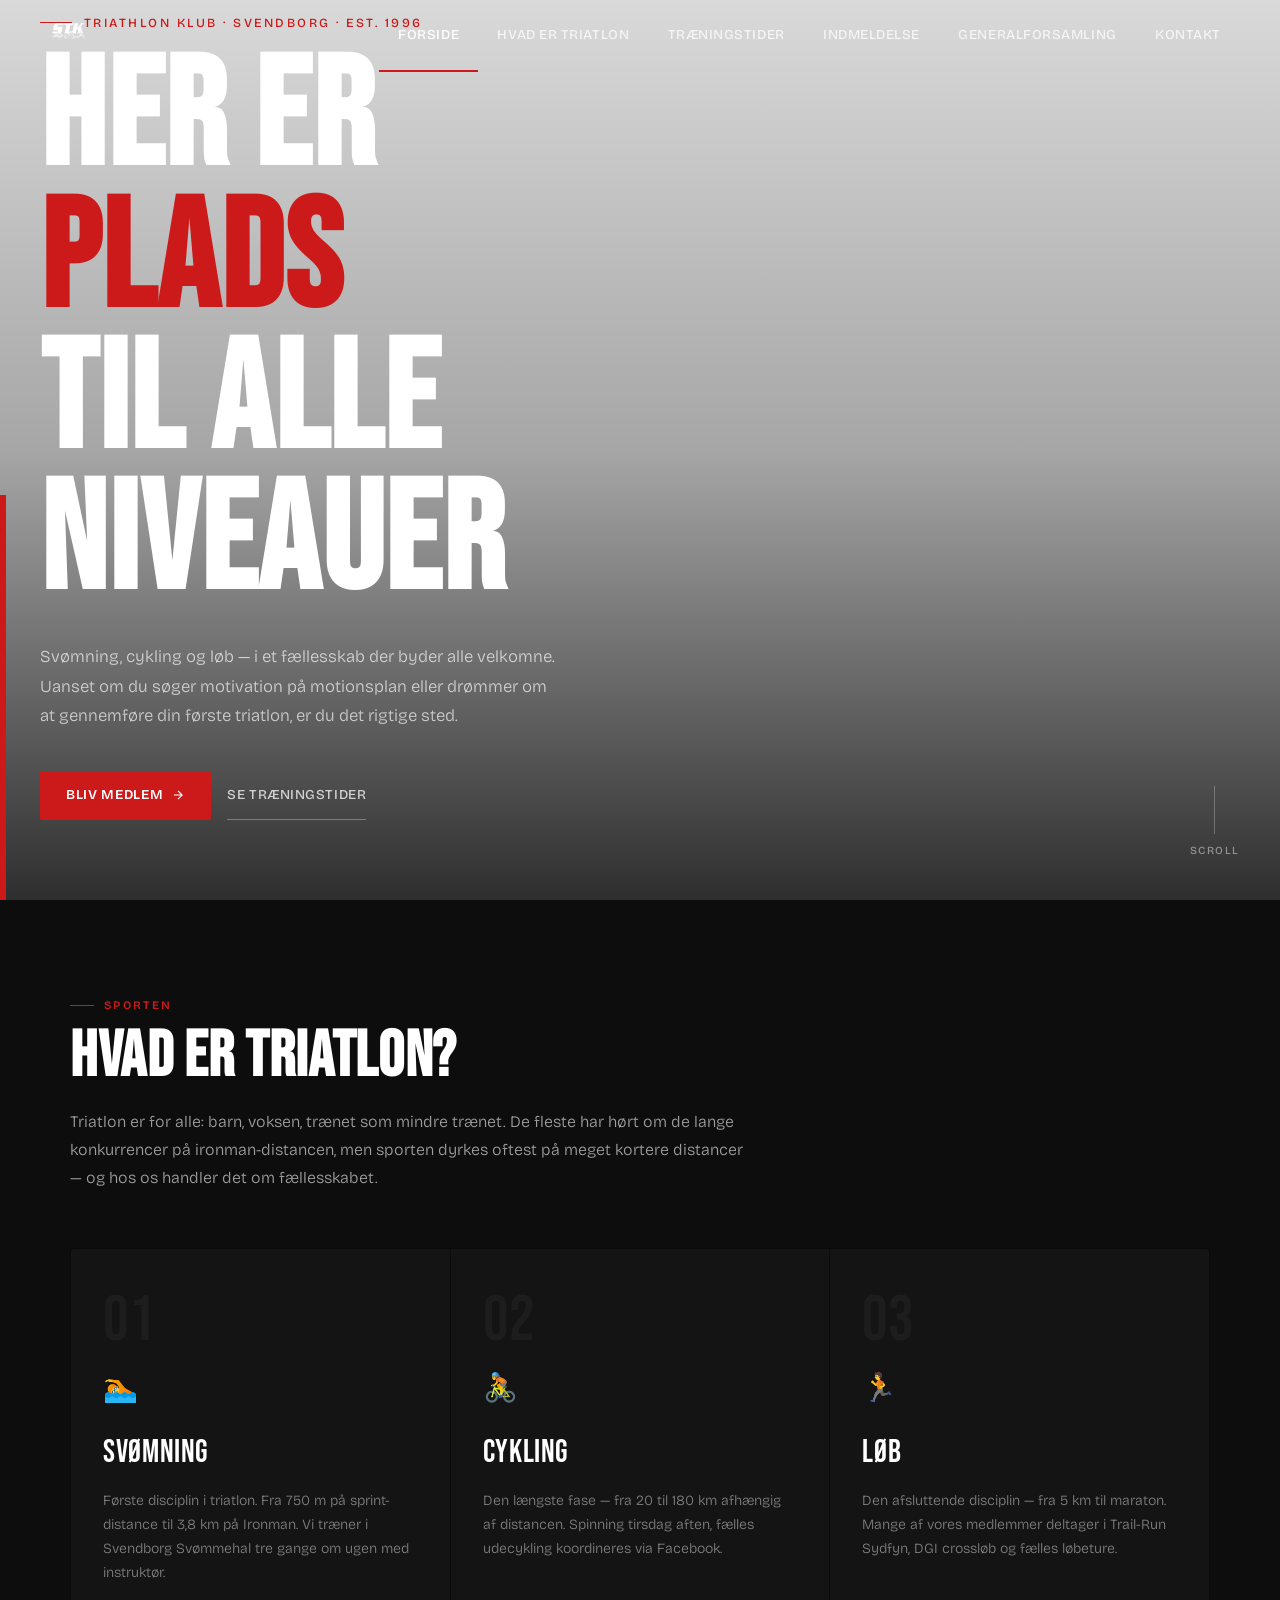
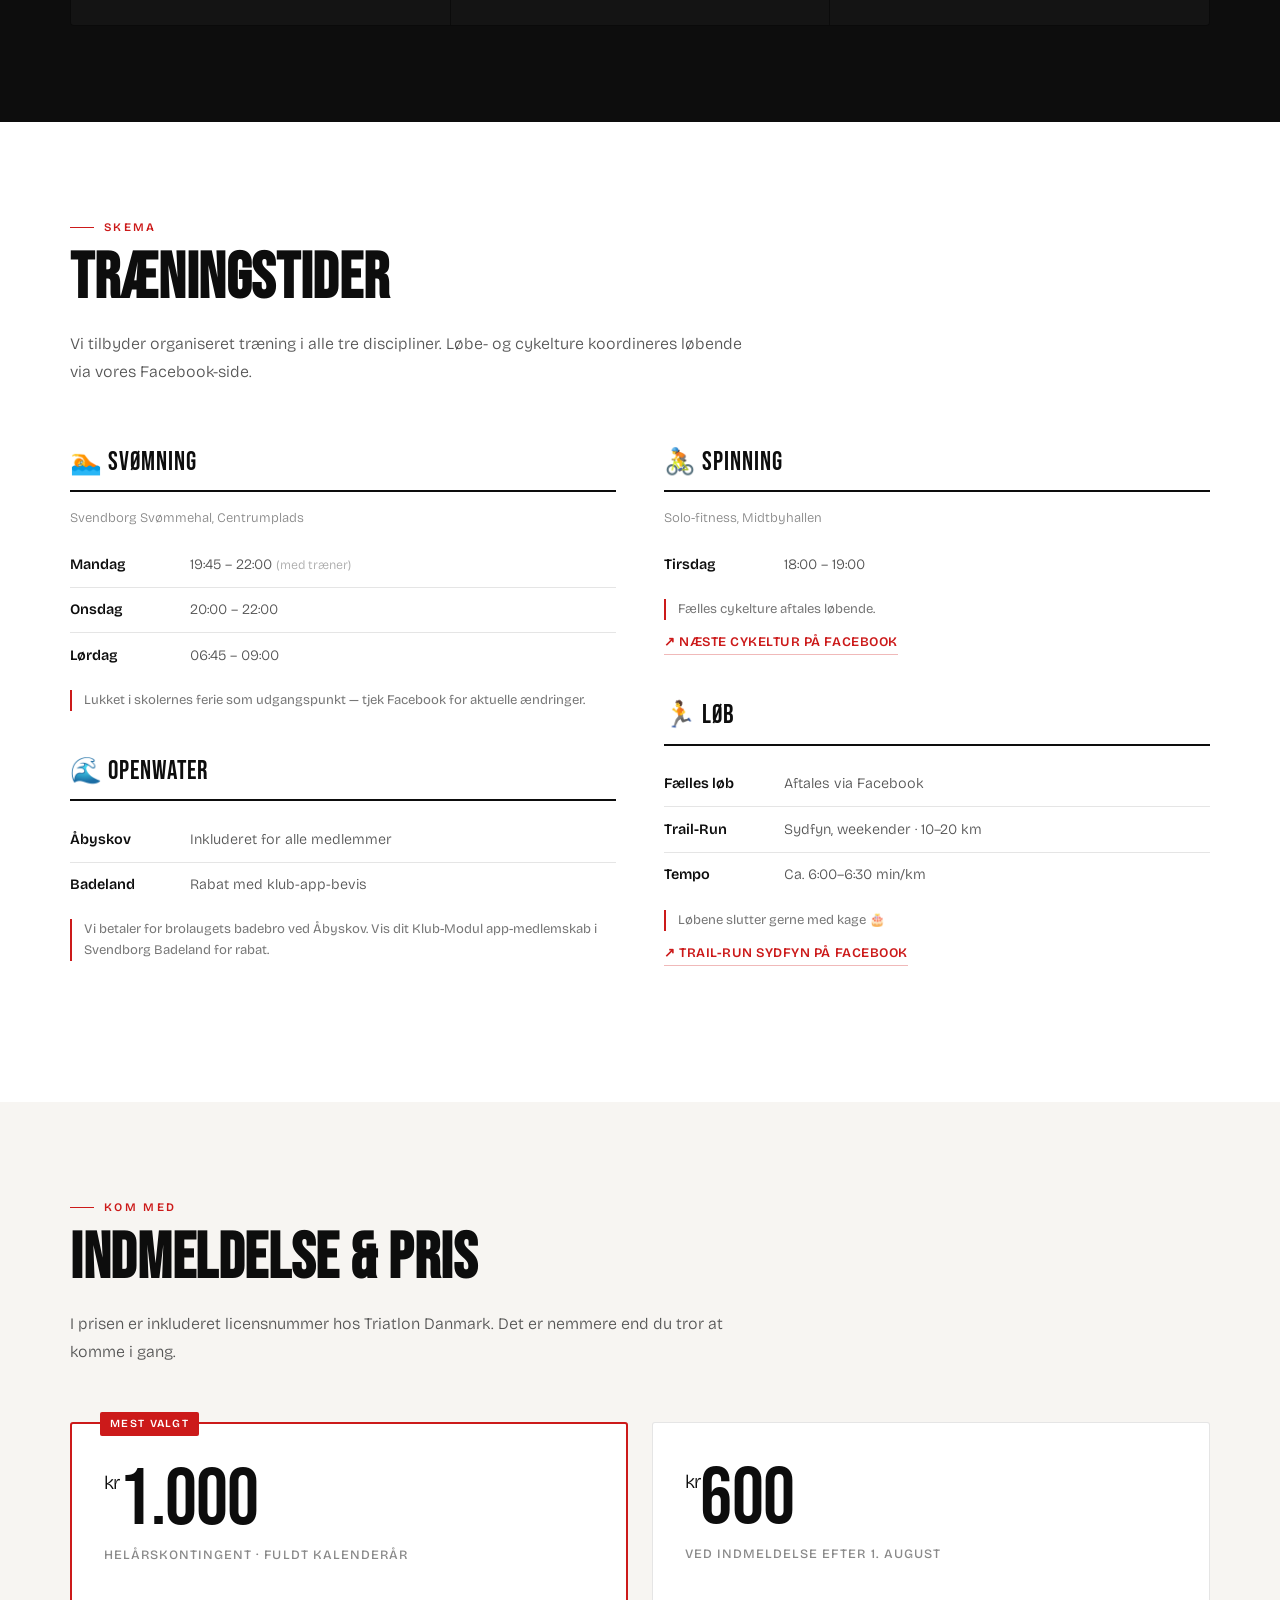
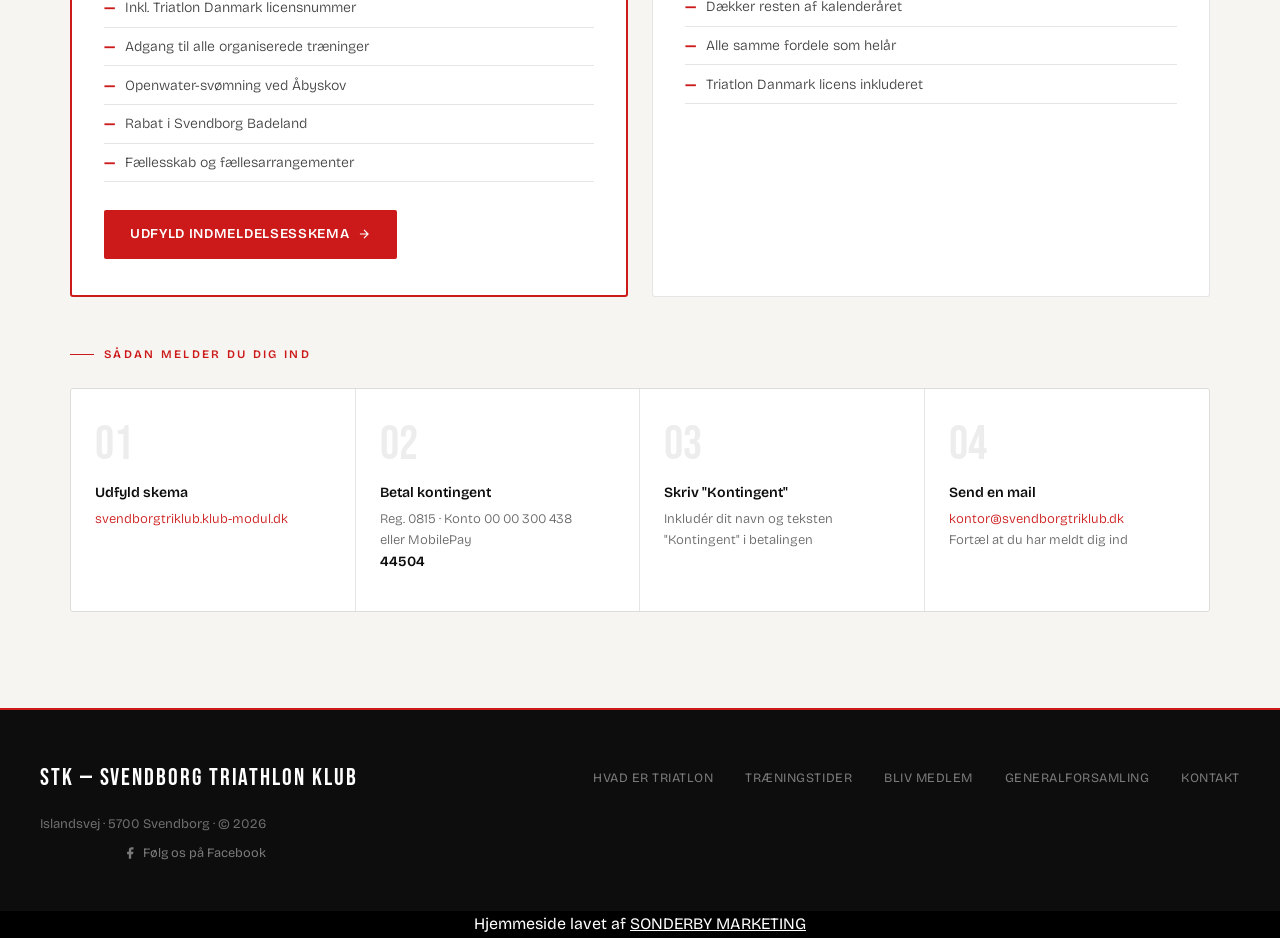
==== index.html @ 7d5b9de2 "Add files via upload" ====
<!DOCTYPE html>
<html lang="da">
<head>
  <meta charset="UTF-8" />
  <meta name="viewport" content="width=device-width, initial-scale=1.0" />
  <title>Svendborg Triathlon Klub — Her er plads til alle</title>
  <meta name="description" content="Svendborg Triathlon Klub — svømning, cykling og løb for alle niveauer. Træningstider, priser og indmeldelse." />
  <link rel="stylesheet" href="style.css" />
  <link rel="icon" href="img/STK_HVID.png" type="image/x-icon">
</head>
<body>

<!-- ── NAV ── -->
<nav id="navbar">
  <a href="index.html" class="nav-logo">
    <img src="img/STK_HVID.png" alt="Svendborg Triathlon Klub" />
  </a>
  <ul class="nav-links">
    <li><a href="#forside" class="active">Forside</a></li>
    <li><a href="#hvad">Hvad er triatlon</a></li>
    <li><a href="#traening">Træningstider</a></li>
    <li><a href="#indmeldelse">Indmeldelse</a></li>
    <li><a href="https://ny.svendborgtriklub.dk/generalforsamling/">Generalforsamling</a></li>
    <li><a href="kontakt.html">Kontakt</a></li>
  </ul>
</nav>

<!-- ── HERO med video ── -->
<section class="hero" id="forside">
  
  <video class="hero-video" autoplay muted loop playsinline>
    <source src="video/STK-stock.mp4" type="video/mp4">
  </video>

  <!-- Fallback baggrund hvis video mangler -->
  

  <div class="hero-overlay"></div>
  <div class="hero-accent"></div>

  <div class="scroll-hint">
    <div class="scroll-line"></div>
    <span>Scroll</span>
  </div>

  <div class="hero-content">
    <div class="hero-eyebrow">Triathlon Klub · Svendborg · Est. 1996</div>
    <h1>Her er<br /><em>plads</em><br />til alle niveauer</h1>
    <p class="hero-lead">
      Svømning, cykling og løb — i et fællesskab der byder alle velkomne.
      Uanset om du søger motivation på motionsplan eller drømmer om at gennemføre
      din første triatlon, er du det rigtige sted.
    </p>
    <div class="hero-ctas">
      <a href="#indmeldelse" class="btn-primary">
        Bliv medlem
        <svg viewBox="0 0 24 24" fill="none" stroke="currentColor" stroke-width="2"><path d="M5 12h14M12 5l7 7-7 7"/></svg>
      </a>
      <a href="#traening" class="btn-ghost">Se træningstider</a>
    </div>
  </div>
</section>

<!-- ── HVAD ER TRIATLON ── -->
<section class="home-section dark" id="hvad">
  <div class="home-section-inner">

    <div class="home-section-header reveal">
      <div class="label">Sporten</div>
      <h2>Hvad er triatlon?</h2>
      <p>
        Triatlon er for alle: barn, voksen, trænet som mindre trænet. De fleste har 
        hørt om de lange konkurrencer på ironman-distancen, men sporten dyrkes oftest 
        på meget kortere distancer — og hos os handler det om fællesskabet.
      </p>
    </div>

    <div class="disc-grid">
      <div class="disc-card reveal">
        <div class="disc-number">01</div>
        <span class="disc-icon">🏊</span>
        <div class="disc-name">Svømning</div>
        <p class="disc-desc">
          Første disciplin i triatlon. Fra 750 m på sprint-distance til 3,8 km 
          på Ironman. Vi træner i Svendborg Svømmehal tre gange om ugen med instruktør.
        </p>
      </div>
      <div class="disc-card reveal" style="transition-delay:0.1s">
        <div class="disc-number">02</div>
        <span class="disc-icon">🚴</span>
        <div class="disc-name">Cykling</div>
        <p class="disc-desc">
          Den længste fase — fra 20 til 180 km afhængig af distancen. Spinning 
          tirsdag aften, fælles udecykling koordineres via Facebook.
        </p>
      </div>
      <div class="disc-card reveal" style="transition-delay:0.2s">
        <div class="disc-number">03</div>
        <span class="disc-icon">🏃</span>
        <div class="disc-name">Løb</div>
        <p class="disc-desc">
          Den afsluttende disciplin — fra 5 km til maraton. Mange af vores 
          medlemmer deltager i Trail-Run Sydfyn, DGI crossløb og fælles løbeture.
        </p>
      </div>
    </div>

  </div>
</section>

<!-- ── TRÆNINGSTIDER ── -->
<section class="home-section" id="traening">
  <div class="home-section-inner">

    <div class="home-section-header reveal">
      <div class="label">Skema</div>
      <h2>Træningstider</h2>
      <p>
        Vi tilbyder organiseret træning i alle tre discipliner.
        Løbe- og cykelture koordineres løbende via vores Facebook-side.
      </p>
    </div>

    <div class="training-cols">
      <div>
        <div class="training-block reveal">
          <div class="training-block-title">🏊 Svømning</div>
          <p style="font-size:0.82rem;color:#888;margin-bottom:0.75rem;font-weight:300;">
            Svendborg Svømmehal, Centrumplads
          </p>
          <table class="time-table">
            <tr>
              <td>Mandag</td>
              <td>19:45 – 22:00 <span style="font-size:0.78rem;color:#aaa;">(med træner)</span></td>
            </tr>
            <tr>
              <td>Onsdag</td>
              <td>20:00 – 22:00</td>
            </tr>
            <tr>
              <td>Lørdag</td>
              <td>06:45 – 09:00</td>
            </tr>
          </table>
          <p class="training-note">
            Lukket i skolernes ferie som udgangspunkt — tjek Facebook for aktuelle ændringer.
          </p>
        </div>

        <div class="training-block reveal" style="transition-delay:0.1s">
          <div class="training-block-title">🌊 Openwater</div>
          <table class="time-table">
            <tr>
              <td>Åbyskov</td>
              <td>Inkluderet for alle medlemmer</td>
            </tr>
            <tr>
              <td>Badeland</td>
              <td>Rabat med klub-app-bevis</td>
            </tr>
          </table>
          <p class="training-note">
            Vi betaler for brolaugets badebro ved Åbyskov. Vis dit Klub-Modul 
            app-medlemskab i Svendborg Badeland for rabat.
          </p>
        </div>
      </div>

      <div>
        <div class="training-block reveal" style="transition-delay:0.05s">
          <div class="training-block-title">🚴 Spinning</div>
          <p style="font-size:0.82rem;color:#888;margin-bottom:0.75rem;font-weight:300;">
            Solo-fitness, Midtbyhallen
          </p>
          <table class="time-table">
            <tr>
              <td>Tirsdag</td>
              <td>18:00 – 19:00</td>
            </tr>
          </table>
          <p class="training-note">
            Fælles cykelture aftales løbende.
          </p>
          <a href="https://www.facebook.com/Svendborg-Triatlon-Klub-109375671400093"
             class="fb-link" target="_blank">
            ↗ Næste cykeltur på Facebook
          </a>
        </div>

        <div class="training-block reveal" style="transition-delay:0.15s">
          <div class="training-block-title">🏃 Løb</div>
          <table class="time-table">
            <tr>
              <td>Fælles løb</td>
              <td>Aftales via Facebook</td>
            </tr>
            <tr>
              <td>Trail-Run</td>
              <td>Sydfyn, weekender · 10–20 km</td>
            </tr>
            <tr>
              <td>Tempo</td>
              <td>Ca. 6:00–6:30 min/km</td>
            </tr>
          </table>
          <p class="training-note">
            Løbene slutter gerne med kage 🎂
          </p>
          <a href="https://www.facebook.com/groups/1238598819568113/"
             class="fb-link" target="_blank">
            ↗ Trail-Run Sydfyn på Facebook
          </a>
        </div>
      </div>
    </div>

  </div>
</section>

<!-- ── INDMELDELSE OG PRIS ── -->
<section class="home-section alt" id="indmeldelse">
  <div class="home-section-inner">

    <div class="home-section-header reveal">
      <div class="label">Kom med</div>
      <h2>Indmeldelse &amp; pris</h2>
      <p>
        I prisen er inkluderet licensnummer hos Triatlon Danmark. 
        Det er nemmere end du tror at komme i gang.
      </p>
    </div>

    <div class="membership-grid">
      <div class="membership-card featured reveal">
        <div class="membership-price"><sup>kr</sup>1.000</div>
        <div class="membership-period">Helårskontingent · fuldt kalenderår</div>
        <ul class="membership-features">
          <li>Inkl. Triatlon Danmark licensnummer</li>
          <li>Adgang til alle organiserede træninger</li>
          <li>Openwater-svømning ved Åbyskov</li>
          <li>Rabat i Svendborg Badeland</li>
          <li>Fællesskab og fællesarrangementer</li>
        </ul>
        <a href="http://svendborgtriklub.klub-modul.dk/cms/profilemaintenance.aspx"
           class="btn-primary" target="_blank">
          Udfyld indmeldelsesskema
          <svg viewBox="0 0 24 24" fill="none" stroke="currentColor" stroke-width="2"><path d="M5 12h14M12 5l7 7-7 7"/></svg>
        </a>
      </div>

      <div class="membership-card reveal" style="transition-delay:0.1s">
        <div class="membership-price"><sup>kr</sup>600</div>
        <div class="membership-period">Ved indmeldelse efter 1. august</div>
        <ul class="membership-features">
          <li>Dækker resten af kalenderåret</li>
          <li>Alle samme fordele som helår</li>
          <li>Triatlon Danmark licens inkluderet</li>
        </ul>
      </div>
    </div>

    <!-- TRIN FOR TRIN -->
    <div class="reveal" style="transition-delay:0.2s">
      <div class="label" style="margin-bottom:1.5rem">Sådan melder du dig ind</div>
      <div class="steps">
        <div class="step">
          <div class="step-num">01</div>
          <strong>Udfyld skema</strong>
          <p>
            <a href="http://svendborgtriklub.klub-modul.dk/cms/profilemaintenance.aspx"
               target="_blank">svendborgtriklub.klub-modul.dk</a>
          </p>
        </div>
        <div class="step">
          <div class="step-num">02</div>
          <strong>Betal kontingent</strong>
          <p>Reg. 0815 · Konto 00 00 300 438<br>eller MobilePay <strong>44504</strong></p>
        </div>
        <div class="step">
          <div class="step-num">03</div>
          <strong>Skriv "Kontingent"</strong>
          <p>Inkludér dit navn og teksten "Kontingent" i betalingen</p>
        </div>
        <div class="step">
          <div class="step-num">04</div>
          <strong>Send en mail</strong>
          <p>
            <a href="mailto:kontor@svendborgtriklub.dk">kontor@svendborgtriklub.dk</a>
            <br>Fortæl at du har meldt dig ind
          </p>
        </div>
      </div>
    </div>

  </div>
</section>

<!-- ── FOOTER ── -->
<footer>
  <span class="footer-logo">STK — Svendborg Triathlon Klub</span>

  <ul class="footer-links">
    <li><a href="#hvad">Hvad er triatlon</a></li>
    <li><a href="#traening">Træningstider</a></li>
    <li><a href="#indmeldelse">Bliv medlem</a></li>
    <li><a href="https://ny.svendborgtriklub.dk/generalforsamling/">Generalforsamling</a></li>
    <li><a href="kontakt.html">Kontakt</a></li>
  </ul>

  <div class="footer-meta">
    <p>Islandsvej · 5700 Svendborg · © 2026</p>
    <a href="https://www.facebook.com/Svendborg-Triatlon-Klub-109375671400093"
       target="_blank" class="footer-fb">
      <svg width="14" height="14" viewBox="0 0 24 24" fill="currentColor">
        <path d="M18 2h-3a5 5 0 00-5 5v3H7v4h3v8h4v-8h3l1-4h-4V7a1 1 0 011-1h3z"/>
      </svg>
      Følg os på Facebook
    </a>
  </div>

  
</footer>

<div class="sonderbymarketing">
<span class="sonderbymarketing-span">Hjemmeside lavet af <a href="https://www.sonderbymarketing.dk">SONDERBY MARKETING</a></span> 
</div>

<!-- ── JAVASCRIPT ── -->
<script>
  // Nav: scroll-klasse
  const nav = document.getElementById('navbar');
  window.addEventListener('scroll', () => {
    nav.classList.toggle('scrolled', window.scrollY > 60);
  }, { passive: true });

  // Reveal on scroll
  const reveals = document.querySelectorAll('.reveal');
  const observer = new IntersectionObserver((entries) => {
    entries.forEach(e => {
      if (e.isIntersecting) {
        e.target.classList.add('visible');
        observer.unobserve(e.target);
      }
    });
  }, { threshold: 0.12 });

  reveals.forEach(el => observer.observe(el));

  // Smooth scroll for interne anker-links
  document.querySelectorAll('a[href^="#"]').forEach(link => {
    link.addEventListener('click', e => {
      const target = document.querySelector(link.getAttribute('href'));
      if (target) {
        e.preventDefault();
        target.scrollIntoView({ behavior: 'smooth', block: 'start' });
      }
    });
  });
</script>

</body>
</html>
---- style.css ----
/* ============================================================
   SVENDBORG TRIATHLON KLUB — style.css
   Farver: rød · hvid · sort
   Font: Bebas Neue (display) + Bricolage Grotesque (body)
   ============================================================ */

@import url('https://fonts.googleapis.com/css2?family=Bebas+Neue&family=Bricolage+Grotesque:wght@300;400;500;600&display=swap');

/* ── RESET & ROOT ── */
*, *::before, *::after { box-sizing: border-box; margin: 0; padding: 0; }

:root {
  --red:        #cc1a1a;
  --red-dark:   #a01212;
  --black:      #0d0d0d;
  --white:      #ffffff;
  --off-white:  #f7f5f2;
  --grey:       #8a8a8a;
  --border:     rgba(255,255,255,0.12);
  --border-dark:rgba(0,0,0,0.1);

  --font-display: 'Bebas Neue', sans-serif;
  --font-body:    'Bricolage Grotesque', sans-serif;
}

html { scroll-behavior: smooth; }

body {
  font-family: var(--font-body);
  background: var(--white);
  color: var(--black);
  font-size: 16px;
  line-height: 1.65;
  overflow-x: hidden;
}

/* ── NAV ── */
#navbar {
  position: fixed;
  top: 0; left: 0; right: 0;
  z-index: 100;
  display: flex;
  align-items: center;
  justify-content: space-between;
  padding: 0 2.5rem;
  height: 72px;
  transition: background 0.35s, box-shadow 0.35s;
}

#navbar.scrolled {
  background: var(--black);
  box-shadow: 0 2px 20px rgba(0,0,0,0.4);
}

.nav-logo img {
  height: 56px;
  max-height: 100%;
  padding: 10px;
}

.nav-links {
  display: flex;
  list-style: none;
  gap: 0;
}

.nav-links a {
  color: rgba(255,255,255,0.75);
  text-decoration: none;
  font-size: 0.85rem;
  font-weight: 500;
  letter-spacing: 0.04em;
  text-transform: uppercase;
  padding: 0 1.2rem;
  height: 72px;
  display: flex;
  align-items: center;
  border-bottom: 2px solid transparent;
  transition: color 0.2s, border-color 0.2s;
}

.nav-links a:hover,
.nav-links a.active {
  color: var(--white);
  border-bottom-color: var(--red);
}

/* ── HERO ── */
.hero {
  position: relative;
  min-height: 100vh;
  display: flex;
  align-items: flex-end;
  overflow: hidden;
}

.hero-video {
  position: absolute;
  inset: 0;
  width: 100%;
  height: 100%;
  object-fit: cover;
  object-position: center;
}

/* Fallback baggrund hvis video ikke er tilgængelig */
.hero-fallback {
  position: absolute;
  inset: 0;
  background: linear-gradient(160deg, #1a1a1a 0%, #0d0d0d 60%, #1c0505 100%);
}

.hero-overlay {
  position: absolute;
  inset: 0;
  background: linear-gradient(
    to top,
    rgba(0,0,0,0.82) 0%,
    rgba(0,0,0,0.35) 50%,
    rgba(0,0,0,0.15) 100%
  );
}

/* Rød diagonal accent */
.hero-accent {
  position: absolute;
  bottom: 0; left: 0;
  width: 6px;
  height: 45%;
  background: var(--red);
}

.scroll-hint {
  position: absolute;
  bottom: 2.5rem;
  right: 2.5rem;
  display: flex;
  flex-direction: column;
  align-items: center;
  gap: 8px;
  color: rgba(255,255,255,0.45);
  font-size: 0.68rem;
  font-weight: 500;
  letter-spacing: 0.14em;
  text-transform: uppercase;
  z-index: 2;
}

.scroll-line {
  width: 1px;
  height: 48px;
  background: rgba(255,255,255,0.25);
  position: relative;
  overflow: hidden;
}

.scroll-line::after {
  content: '';
  position: absolute;
  top: -100%;
  left: 0;
  width: 100%;
  height: 100%;
  background: var(--red);
  animation: scrollLine 2s ease-in-out infinite;
}

@keyframes scrollLine {
  0%   { top: -100%; }
  100% { top: 100%; }
}

.hero-content {
  position: relative;
  z-index: 2;
  padding: 0 2.5rem 5rem;
  max-width: 900px;
}

.hero-eyebrow {
  font-size: 0.78rem;
  font-weight: 500;
  letter-spacing: 0.2em;
  text-transform: uppercase;
  color: var(--red);
  margin-bottom: 1rem;
  display: flex;
  align-items: center;
  gap: 12px;
}

.hero-eyebrow::before {
  content: '';
  display: inline-block;
  width: 32px;
  height: 1px;
  background: var(--red);
}

.hero h1 {
  font-family: var(--font-display);
  font-size: clamp(5rem, 12vw, 11rem);
  line-height: 0.92;
  color: var(--white);
  letter-spacing: 0.01em;
  margin-bottom: 1.75rem;
}

.hero h1 em {
  font-style: normal;
  color: var(--red);
}

.hero-lead {
  font-size: 1.05rem;
  color: rgba(255,255,255,0.68);
  max-width: 520px;
  line-height: 1.75;
  margin-bottom: 2.5rem;
  font-weight: 300;
}

.hero-ctas {
  display: flex;
  gap: 1rem;
  flex-wrap: wrap;
  align-items: center;
}

/* ── BUTTONS ── */
.btn-primary {
  display: inline-flex;
  align-items: center;
  gap: 8px;
  background: var(--red);
  color: var(--white);
  font-family: var(--font-body);
  font-size: 0.85rem;
  font-weight: 600;
  letter-spacing: 0.05em;
  text-transform: uppercase;
  text-decoration: none;
  padding: 13px 26px;
  border-radius: 2px;
  transition: background 0.2s, transform 0.15s;
}

.btn-primary:hover { background: var(--red-dark); transform: translateY(-1px); }
.btn-primary svg { width: 14px; height: 14px; }

.btn-ghost {
  display: inline-flex;
  align-items: center;
  gap: 8px;
  color: rgba(255,255,255,0.75);
  font-family: var(--font-body);
  font-size: 0.85rem;
  font-weight: 500;
  letter-spacing: 0.04em;
  text-transform: uppercase;
  text-decoration: none;
  padding: 13px 0;
  border-bottom: 1px solid rgba(255,255,255,0.3);
  transition: color 0.2s, border-color 0.2s;
}

.btn-ghost:hover { color: var(--white); border-color: var(--white); }

/* ── REVEAL ANIMATION ── */
.reveal {
  opacity: 0;
  transform: translateY(28px);
  transition: opacity 0.65s ease, transform 0.65s ease;
}

.reveal.visible {
  opacity: 1;
  transform: none;
}

/* ── SECTION WRAPPER ── */
.home-section {
  padding: 6rem 2.5rem;
  background: var(--white);
}

.home-section.alt {
  background: var(--off-white);
}

.home-section.dark {
  background: var(--black);
}

.home-section-inner {
  max-width: 1140px;
  margin: 0 auto;
}

/* ── SECTION HEADER ── */
.home-section-header {
  max-width: 680px;
  margin-bottom: 3.5rem;
}

.label {
  font-size: 0.72rem;
  font-weight: 600;
  letter-spacing: 0.2em;
  text-transform: uppercase;
  color: var(--red);
  margin-bottom: 0.75rem;
  display: flex;
  align-items: center;
  gap: 10px;
}

.label::before {
  content: '';
  display: inline-block;
  width: 24px;
  height: 1px;
  background: var(--red);
}

.home-section-header h2 {
  font-family: var(--font-display);
  font-size: clamp(2.5rem, 5vw, 4.5rem);
  line-height: 0.95;
  letter-spacing: 0.01em;
  color: var(--black);
  margin-bottom: 1.25rem;
}

.dark .home-section-header h2 { color: var(--white); }

.home-section-header p {
  font-size: 1rem;
  color: #555;
  font-weight: 300;
  line-height: 1.75;
}

.dark .home-section-header p { color: rgba(255,255,255,0.6); }

/* ── DISCIPLINE GRID (3 kort) ── */
.disc-grid {
  display: grid;
  grid-template-columns: repeat(3, 1fr);
  gap: 1px;
  background: var(--border-dark);
  border: 1px solid var(--border-dark);
  border-radius: 4px;
  overflow: hidden;
  margin-top: 3rem;
}

.disc-card {
  background: var(--white);
  padding: 2.5rem 2rem;
  transition: background 0.25s;
  cursor: default;
}

.disc-card:hover { background: #fafafa; }

.disc-number {
  font-family: var(--font-display);
  font-size: 4rem;
  line-height: 1;
  color: rgba(0,0,0,0.06);
  margin-bottom: 0.75rem;
  transition: color 0.25s;
}

.disc-card:hover .disc-number { color: rgba(204,26,26,0.12); }

.disc-icon {
  font-size: 1.75rem;
  margin-bottom: 1rem;
  display: block;
}

.disc-name {
  font-family: var(--font-display);
  font-size: 2rem;
  letter-spacing: 0.02em;
  color: var(--black);
  margin-bottom: 0.6rem;
}

.disc-desc {
  font-size: 0.88rem;
  color: #666;
  line-height: 1.7;
  font-weight: 300;
}

/* ── TRÆNINGSTIDER TABLE SECTION ── */
.training-cols {
  display: grid;
  grid-template-columns: 1fr 1fr;
  gap: 3rem;
}

.training-block {
  margin-bottom: 2.5rem;
}

.training-block-title {
  font-family: var(--font-display);
  font-size: 1.6rem;
  letter-spacing: 0.04em;
  color: var(--black);
  border-bottom: 2px solid var(--black);
  padding-bottom: 0.4rem;
  margin-bottom: 1rem;
  display: flex;
  align-items: center;
  gap: 0.6rem;
}

.time-table {
  width: 100%;
  border-collapse: collapse;
  font-size: 0.9rem;
}

.time-table tr {
  border-bottom: 1px solid var(--border-dark);
}

.time-table tr:last-child { border-bottom: none; }

.time-table td {
  padding: 0.65rem 0;
  vertical-align: top;
}

.time-table td:first-child {
  font-weight: 600;
  width: 120px;
  color: var(--black);
}

.time-table td:last-child {
  color: #555;
  font-weight: 300;
}

.training-note {
  font-size: 0.82rem;
  color: #777;
  margin-top: 0.75rem;
  padding-left: 0.75rem;
  border-left: 2px solid var(--red);
  line-height: 1.6;
}

.fb-link {
  display: inline-flex;
  align-items: center;
  gap: 6px;
  color: var(--red);
  font-size: 0.82rem;
  font-weight: 600;
  text-decoration: none;
  letter-spacing: 0.04em;
  text-transform: uppercase;
  margin-top: 0.75rem;
  border-bottom: 1px solid rgba(204,26,26,0.3);
  padding-bottom: 1px;
  transition: border-color 0.2s;
}

.fb-link:hover { border-color: var(--red); }

/* ── MEMBERSHIP SECTION ── */
.membership-grid {
  display: grid;
  grid-template-columns: 1fr 1fr;
  gap: 1.5rem;
  margin-bottom: 3rem;
}

.membership-card {
  border: 1px solid var(--border-dark);
  padding: 2.25rem 2rem;
  border-radius: 3px;
  position: relative;
  background: var(--white);
}

.membership-card.featured {
  border-color: var(--red);
  border-width: 2px;
}

.membership-card.featured::before {
  content: 'Mest valgt';
  position: absolute;
  top: -12px; left: 1.75rem;
  background: var(--red);
  color: white;
  font-size: 0.68rem;
  font-weight: 600;
  letter-spacing: 0.12em;
  text-transform: uppercase;
  padding: 3px 10px;
  border-radius: 2px;
}

.membership-price {
  font-family: var(--font-display);
  font-size: 5rem;
  line-height: 1;
  color: var(--black);
  letter-spacing: -0.01em;
}

.membership-price sup {
  font-family: var(--font-body);
  font-size: 1.2rem;
  font-weight: 300;
  vertical-align: top;
  margin-top: 0.8rem;
  display: inline-block;
}

.membership-period {
  font-size: 0.8rem;
  color: var(--grey);
  text-transform: uppercase;
  letter-spacing: 0.08em;
  font-weight: 500;
  margin-top: 0.25rem;
  margin-bottom: 1.5rem;
}

.membership-features {
  list-style: none;
  margin-bottom: 1.75rem;
}

.membership-features li {
  font-size: 0.88rem;
  color: #444;
  padding: 0.45rem 0;
  border-bottom: 1px solid var(--border-dark);
  display: flex;
  gap: 0.6rem;
  align-items: flex-start;
  font-weight: 300;
}

.membership-features li::before {
  content: '—';
  color: var(--red);
  font-weight: 700;
  flex-shrink: 0;
}

/* Trin-for-trin */
.steps {
  display: grid;
  grid-template-columns: repeat(4, 1fr);
  gap: 0;
  border: 1px solid var(--border-dark);
  border-radius: 3px;
  overflow: hidden;
}

.step {
  padding: 2rem 1.5rem;
  border-right: 1px solid var(--border-dark);
  background: var(--white);
  transition: background 0.2s;
}

.step:last-child { border-right: none; }
.step:hover { background: #fafafa; }

.step-num {
  font-family: var(--font-display);
  font-size: 3rem;
  line-height: 1;
  color: rgba(0,0,0,0.07);
  margin-bottom: 0.75rem;
}

.step strong {
  display: block;
  font-size: 0.88rem;
  font-weight: 600;
  color: var(--black);
  margin-bottom: 0.35rem;
}

.step p {
  font-size: 0.82rem;
  color: #666;
  line-height: 1.6;
  font-weight: 300;
}

.step a { color: var(--red); text-decoration: none; }
.step a:hover { text-decoration: underline; }

/* ── DARK SECTION (hvad er triatlon) ── */
.dark .label { color: var(--red); }
.dark .label::before { background: var(--red); }
.dark .disc-card { background: #141414; }
.dark .disc-card:hover { background: #1a1a1a; }
.dark .disc-name { color: var(--white); }
.dark .disc-desc { color: rgba(255,255,255,0.45); }
.dark .disc-number { color: rgba(255,255,255,0.04); }

/* ── FOOTER ── */
footer {
  background: var(--black);
  color: rgba(255,255,255,0.4);
  padding: 3rem 2.5rem;
  display: flex;
  align-items: center;
  justify-content: space-between;
  flex-wrap: wrap;
  gap: 1rem;
  font-size: 0.82rem;
  border-top: 2px solid var(--red);
}

.footer-logo {
  font-family: var(--font-display);
  font-size: 1.5rem;
  letter-spacing: 0.08em;
  color: var(--white);
  text-decoration: none;
}

.footer-links {
  display: flex;
  gap: 2rem;
  list-style: none;
}

.footer-links a {
  color: rgba(255,255,255,0.45);
  text-decoration: none;
  font-size: 0.8rem;
  letter-spacing: 0.04em;
  text-transform: uppercase;
  transition: color 0.2s;
}

.footer-links a:hover { color: var(--white); }

.footer-meta {
  display: flex;
  flex-direction: column;
  align-items: flex-end;
  gap: 0.4rem;
}

.footer-fb {
  display: inline-flex;
  align-items: center;
  gap: 6px;
  color: rgba(255,255,255,0.45);
  text-decoration: none;
  font-size: 0.8rem;
  transition: color 0.2s;
}

.footer-fb:hover { color: white; }

.sonderbymarketing-span {
  text-align: center;
color: white;
}

.sonderbymarketing {
  text-align: center;
  background: #000000;
}

.sonderbymarketing a {
color: white;
}
/* ── RESPONSIVE ── */
@media (max-width: 900px) {
  .disc-grid { grid-template-columns: 1fr; }
  .training-cols { grid-template-columns: 1fr; gap: 1.5rem; }
  .membership-grid { grid-template-columns: 1fr; }
  .steps { grid-template-columns: 1fr 1fr; }
  .step { border-bottom: 1px solid var(--border-dark); }

  footer { flex-direction: column; align-items: flex-start; }
  .footer-meta { align-items: flex-start; }
}

@media (max-width: 600px) {
  .nav-links { display: none; }
  .hero h1 { font-size: 5rem; }
  .home-section { padding: 4rem 1.25rem; }
  .steps { grid-template-columns: 1fr; }
}
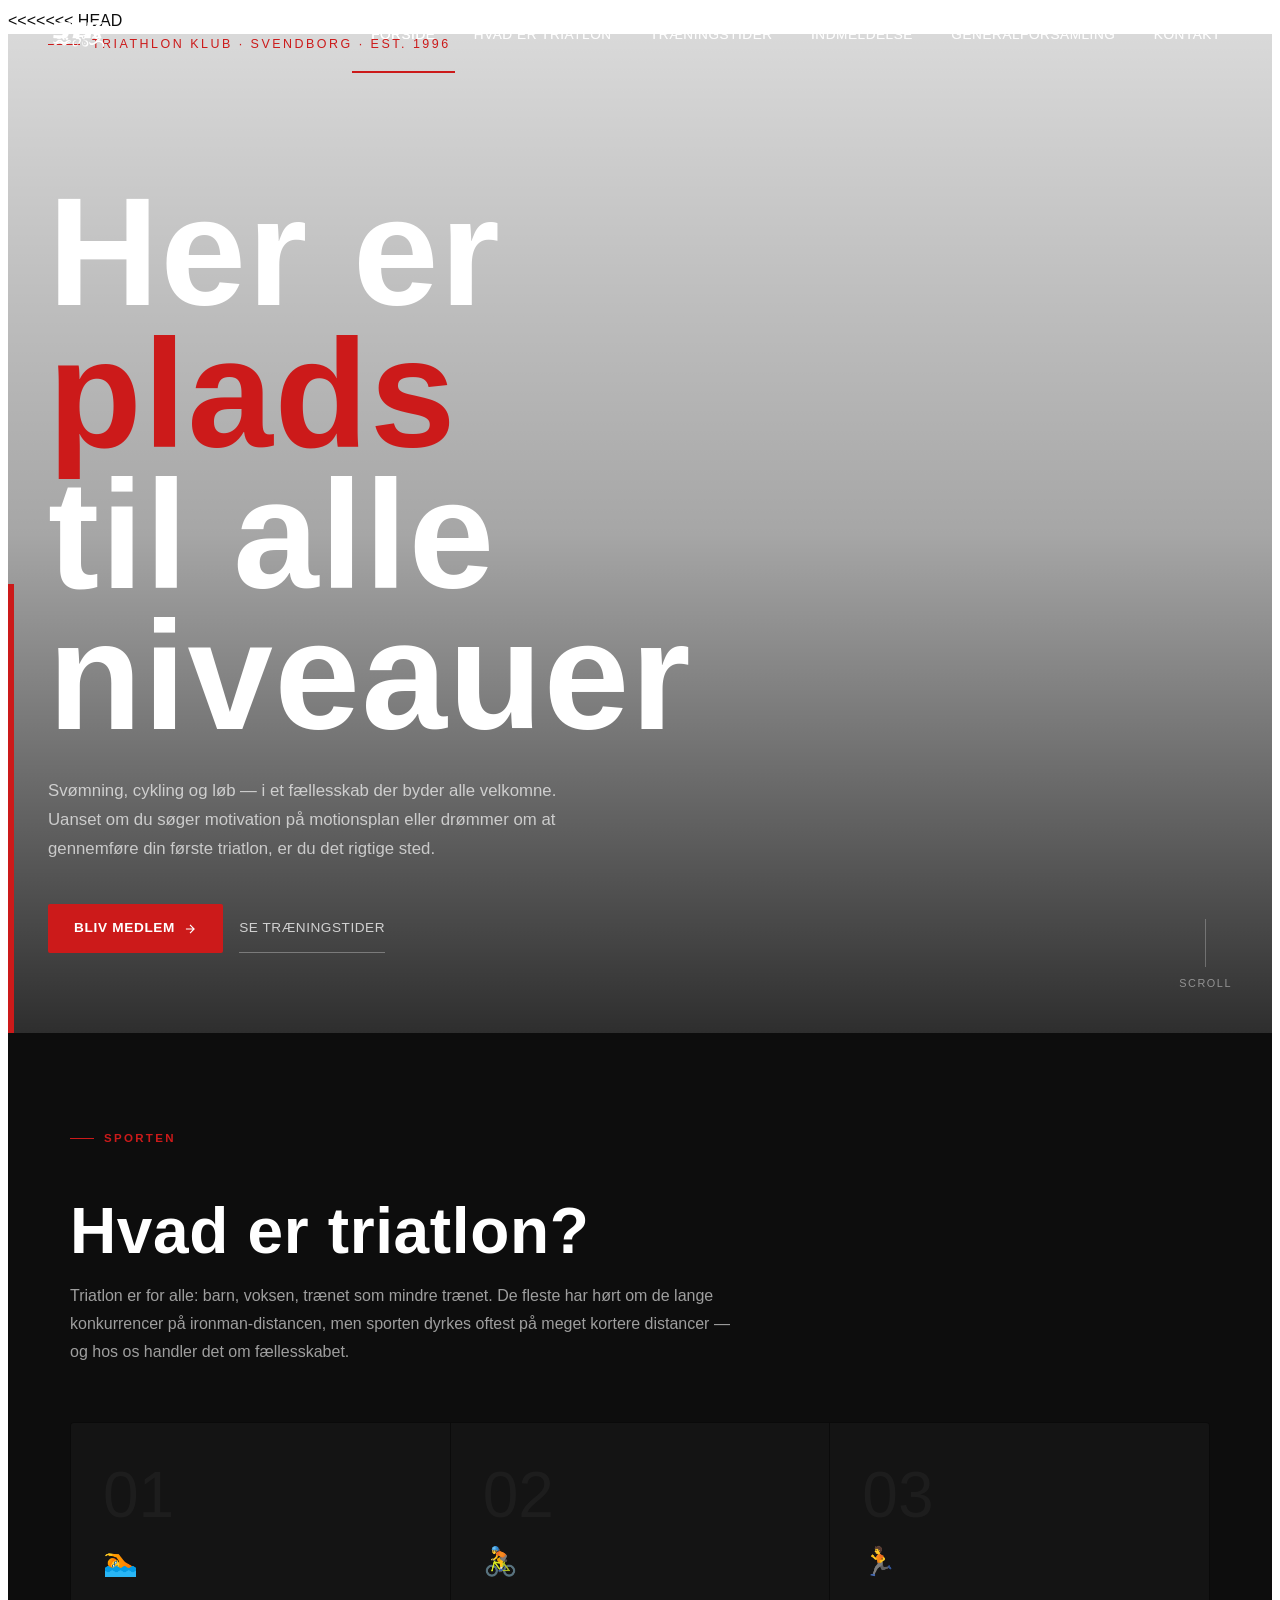
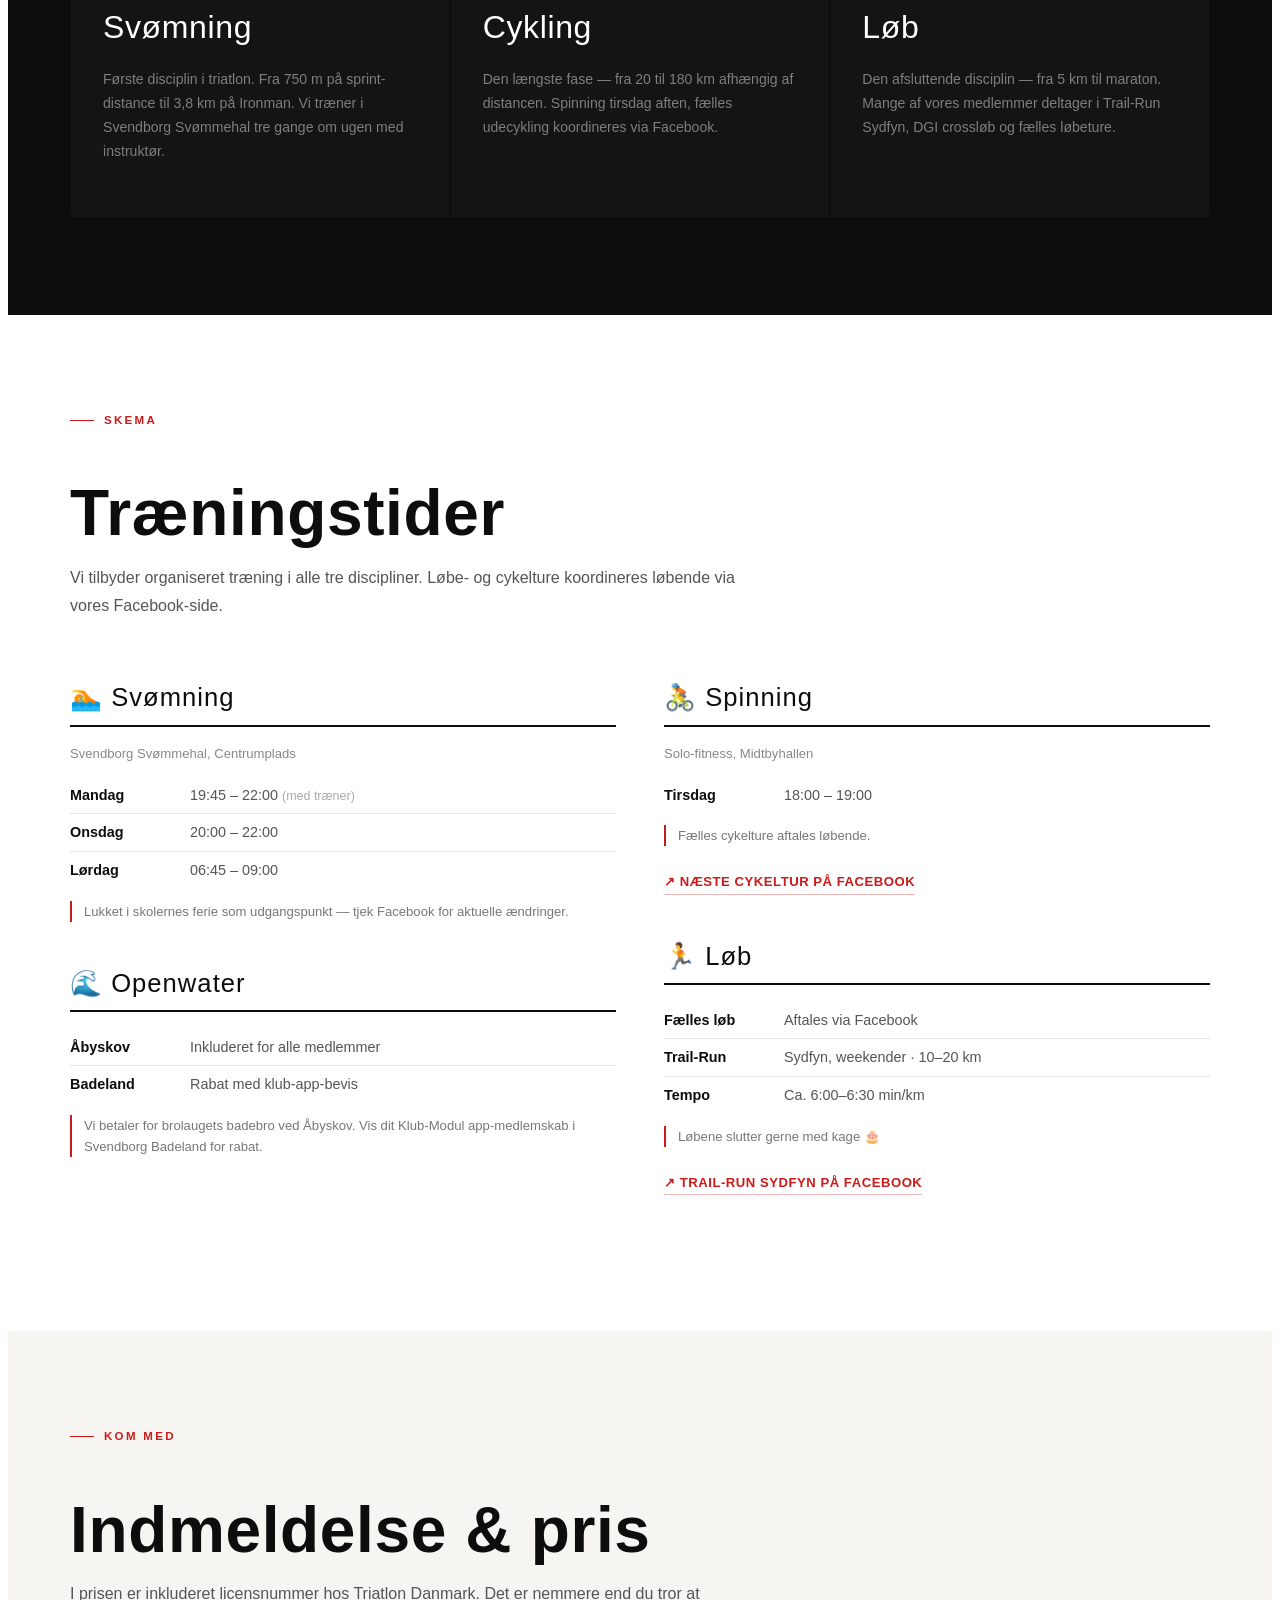
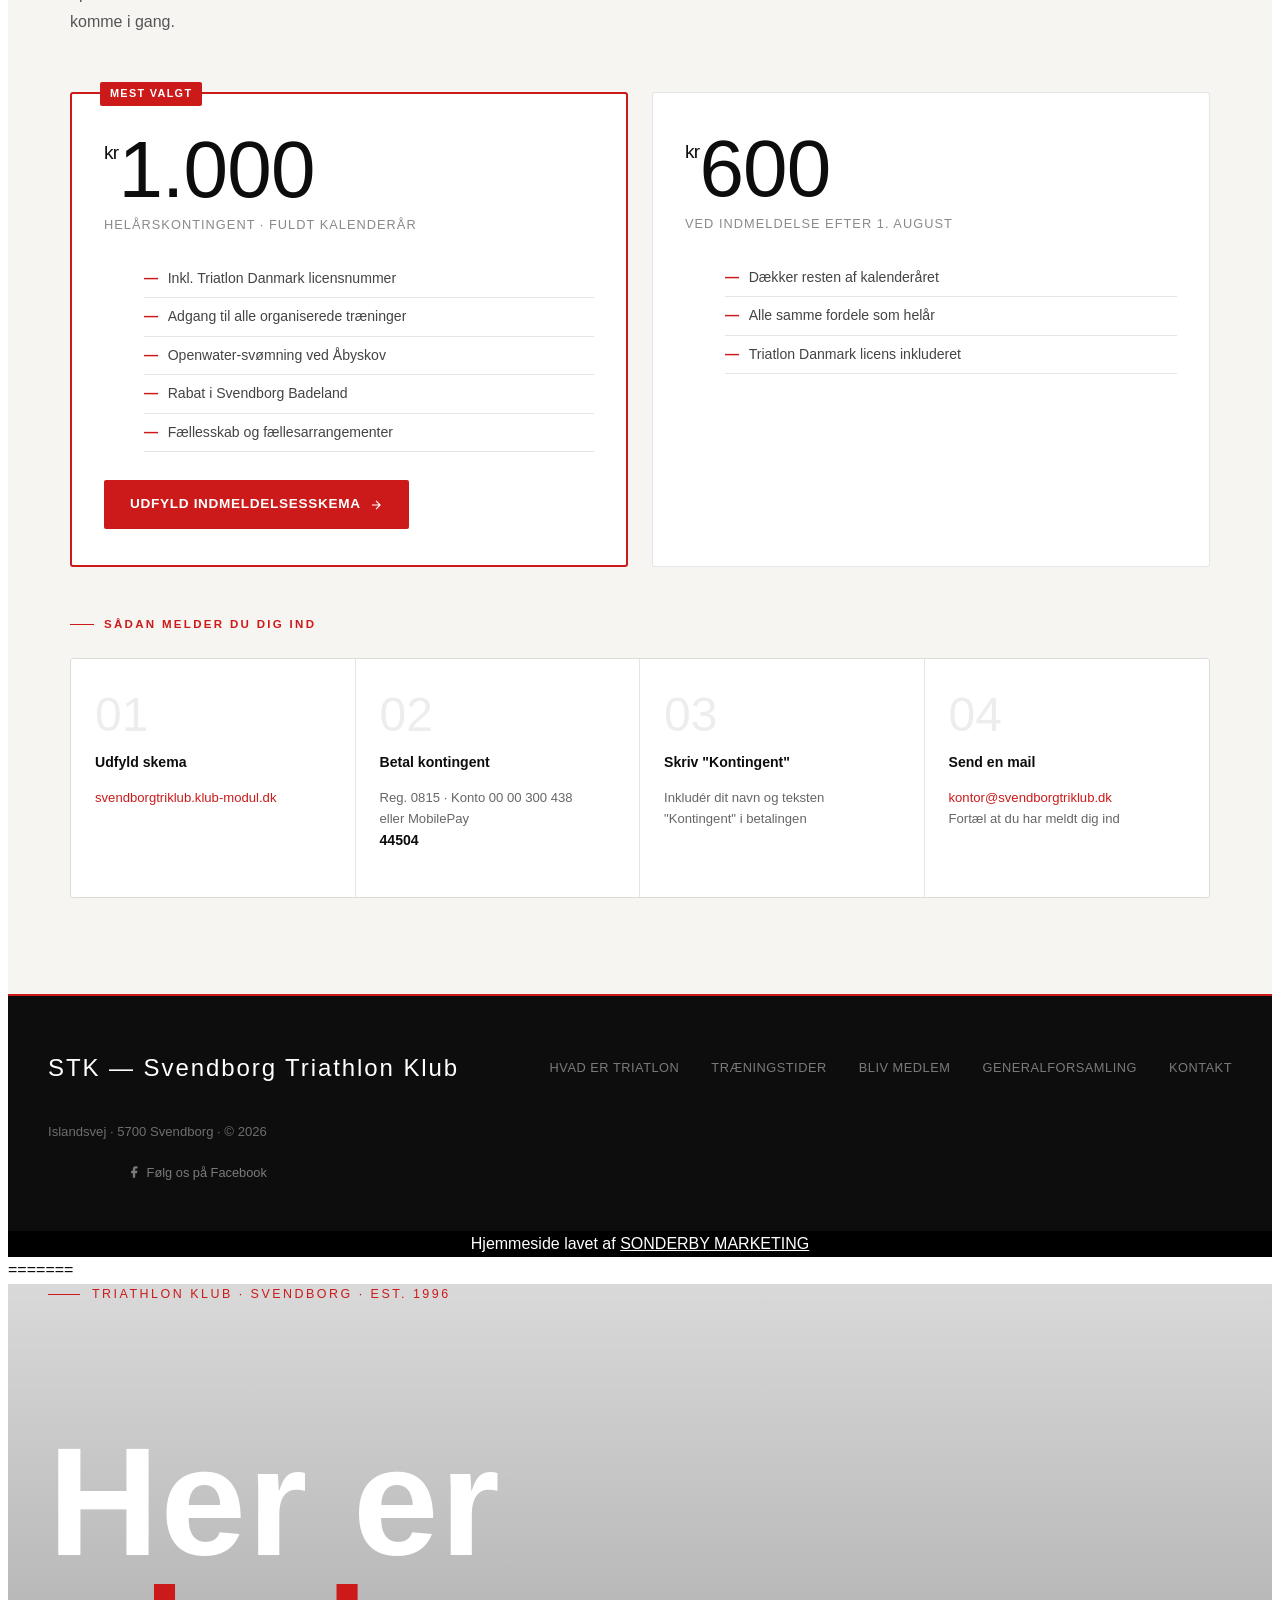
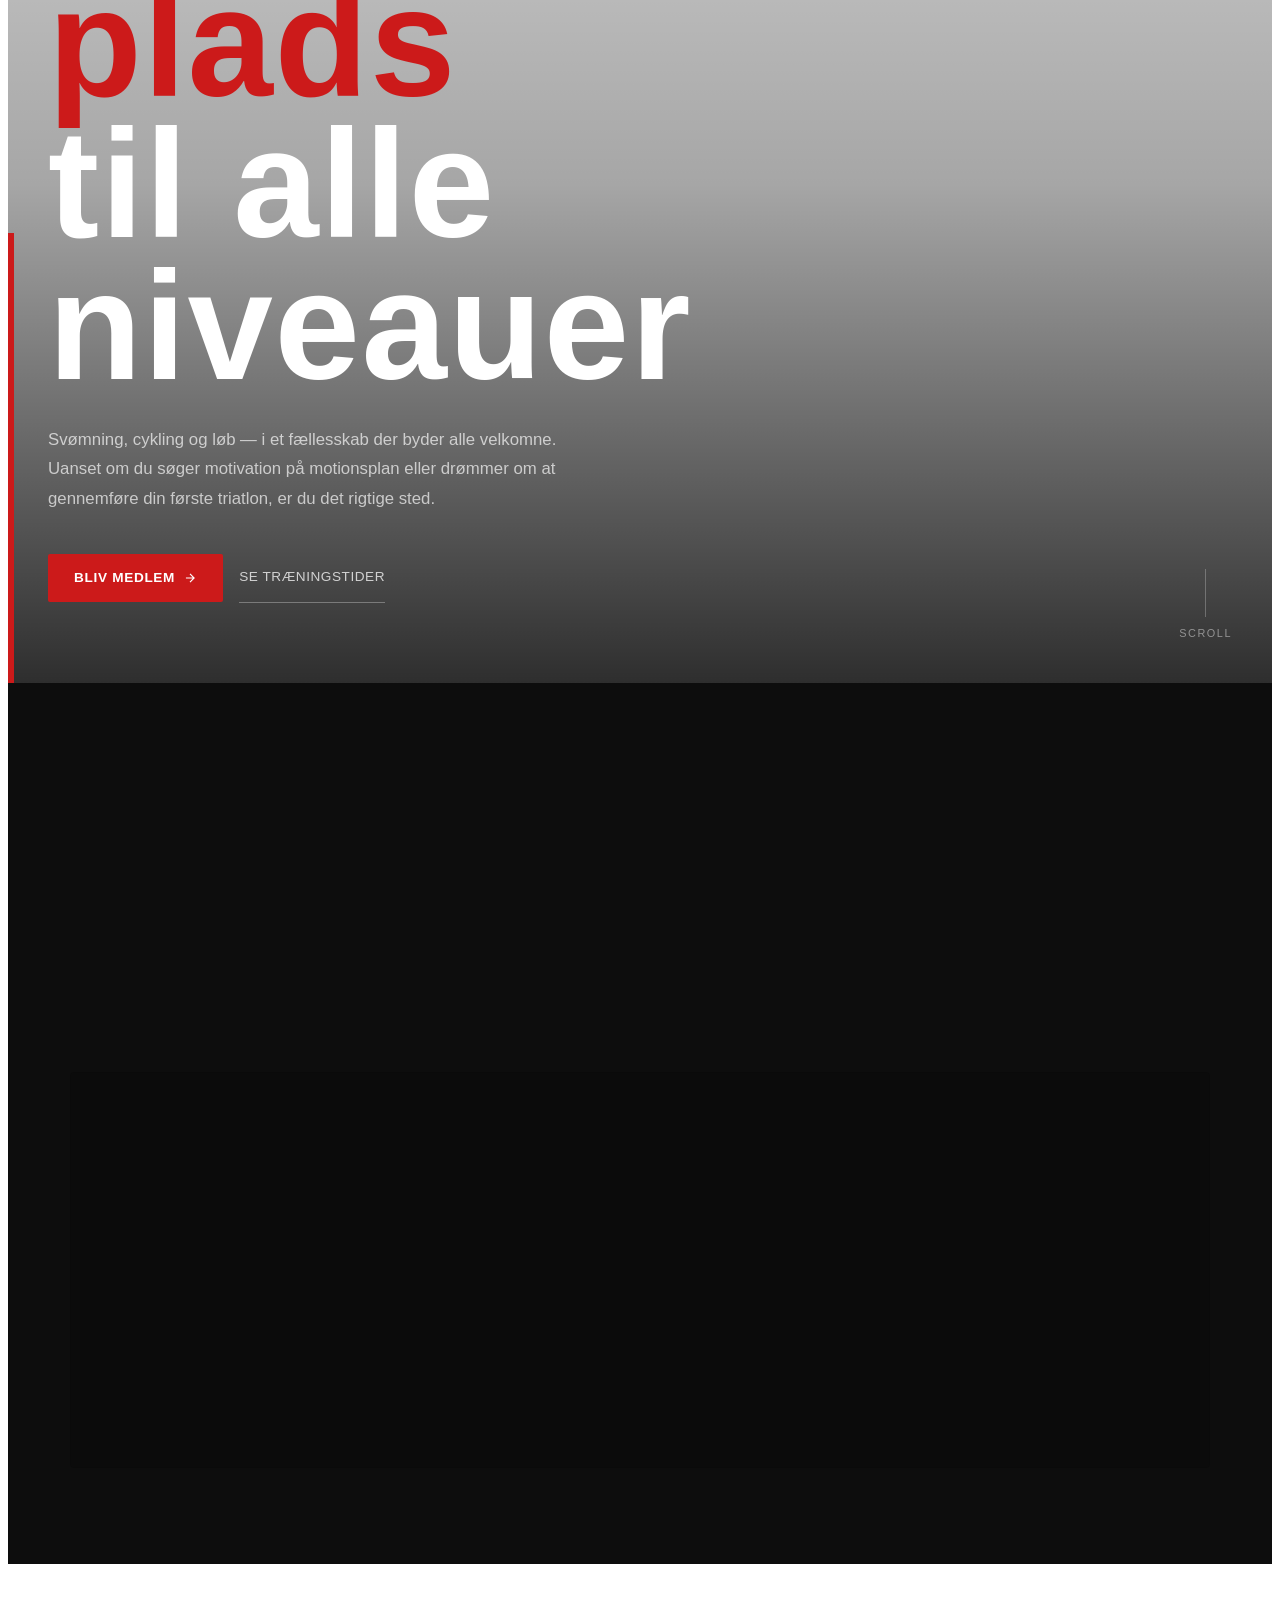
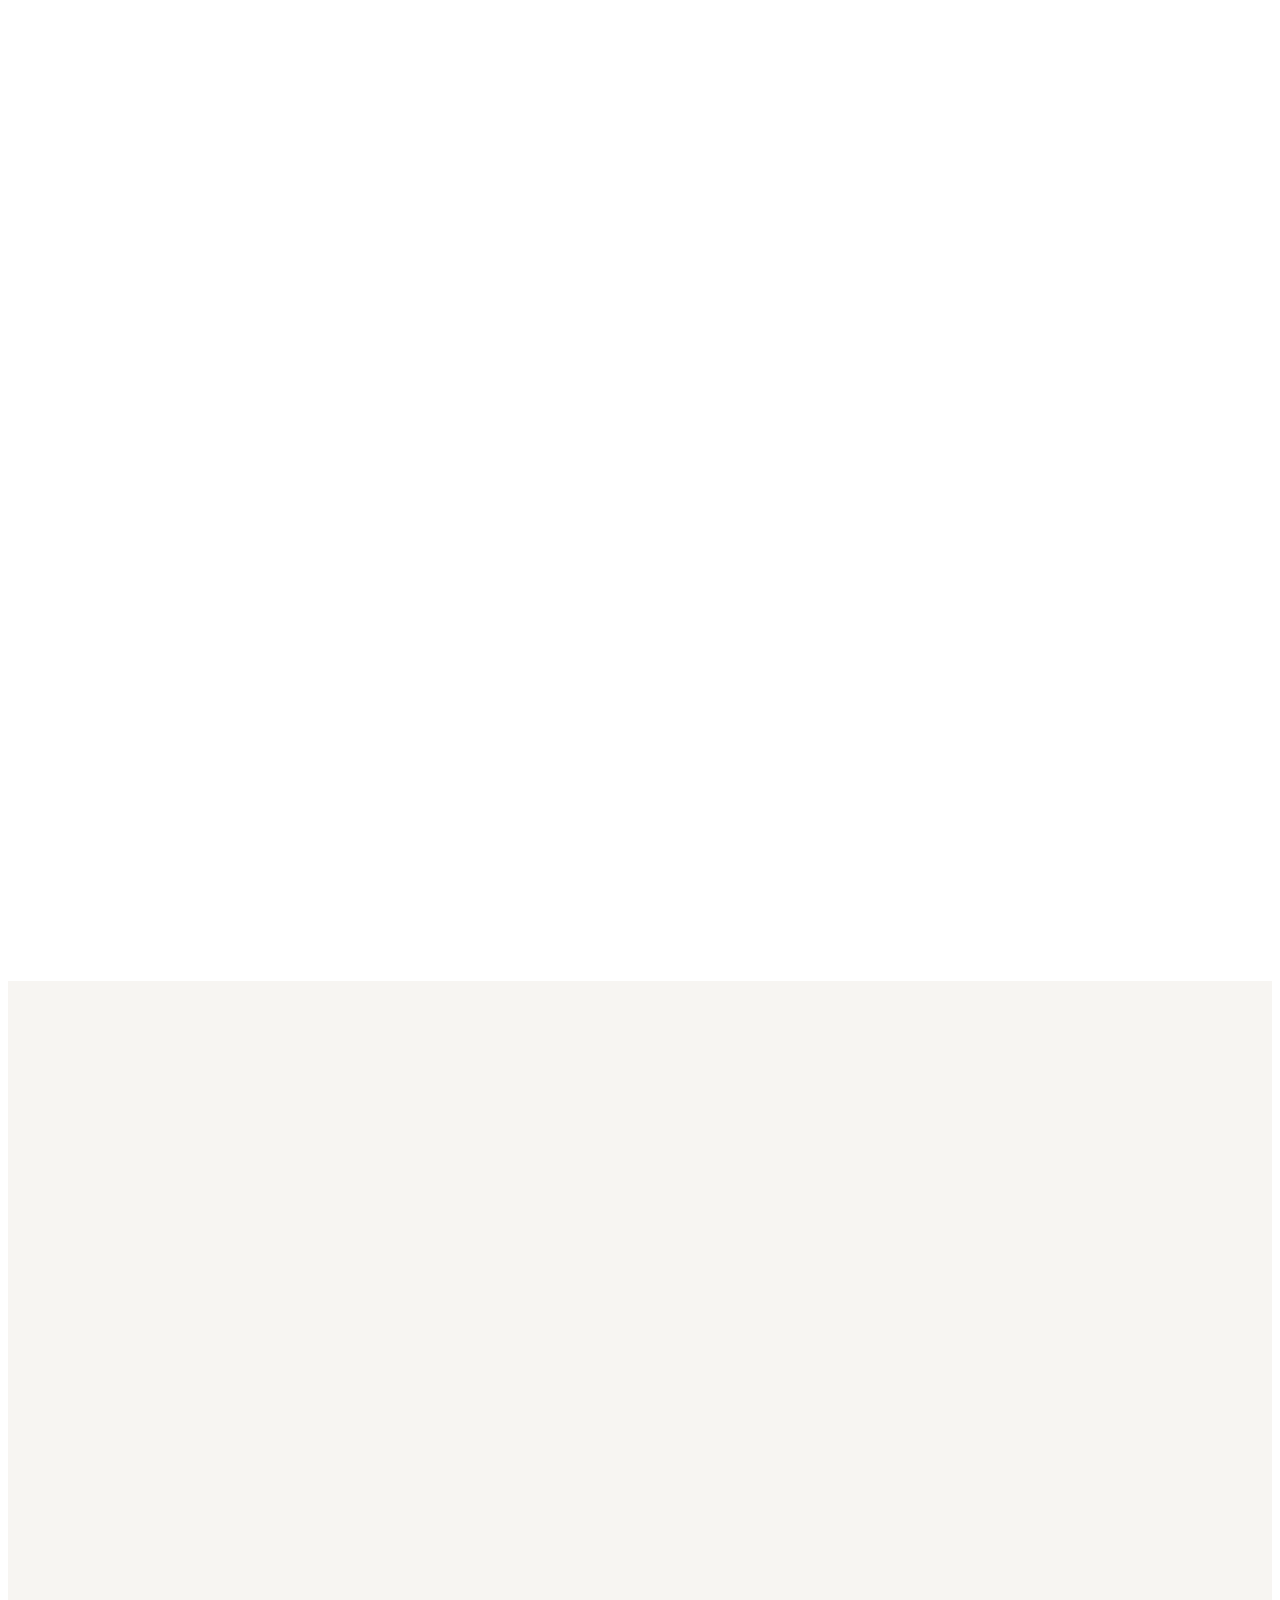
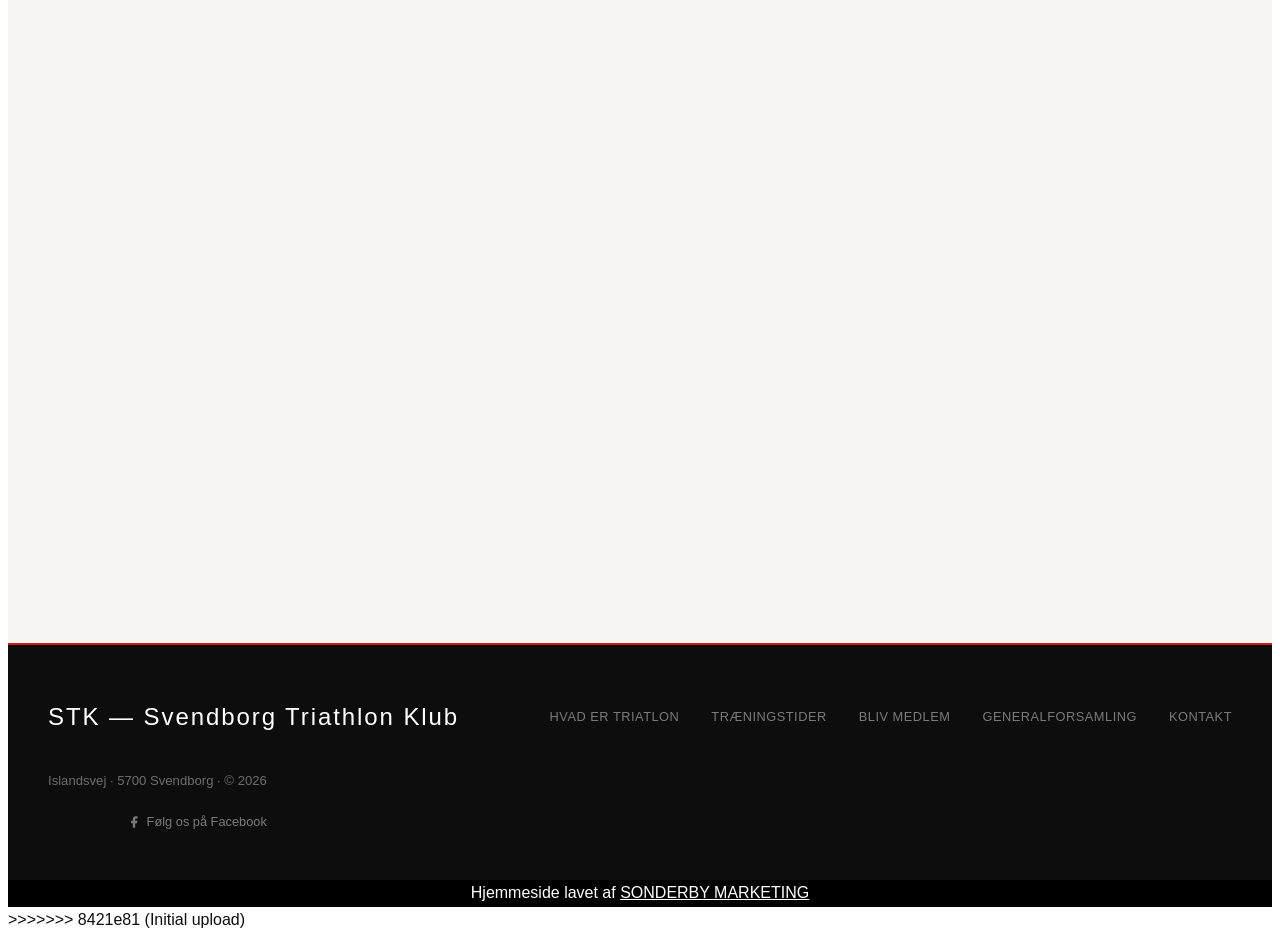
==== commit 1b507162: "Initial upload" ====
--- a/index.html
+++ b/index.html
@@ -1,3 +1,4 @@
+<<<<<<< HEAD
 <!DOCTYPE html>
 <html lang="da">
 <head>
@@ -359,4 +360,367 @@
 </script>
 
 </body>
+=======
+<!DOCTYPE html>
+<html lang="da">
+<head>
+  <meta charset="UTF-8" />
+  <meta name="viewport" content="width=device-width, initial-scale=1.0" />
+  <title>Svendborg Triathlon Klub — Her er plads til alle</title>
+  <meta name="description" content="Svendborg Triathlon Klub — svømning, cykling og løb for alle niveauer. Træningstider, priser og indmeldelse." />
+  <link rel="stylesheet" href="style.css" />
+  <link rel="icon" href="img/STK_HVID.png" type="image/x-icon">
+</head>
+<body>
+
+<!-- ── NAV ── -->
+<nav id="navbar">
+  <a href="index.html" class="nav-logo">
+    <img src="img/STK_HVID.png" alt="Svendborg Triathlon Klub" />
+  </a>
+  <ul class="nav-links">
+    <li><a href="#forside" class="active">Forside</a></li>
+    <li><a href="#hvad">Hvad er triatlon</a></li>
+    <li><a href="#traening">Træningstider</a></li>
+    <li><a href="#indmeldelse">Indmeldelse</a></li>
+    <li><a href="https://ny.svendborgtriklub.dk/generalforsamling/">Generalforsamling</a></li>
+    <li><a href="kontakt.html">Kontakt</a></li>
+  </ul>
+</nav>
+
+<!-- ── HERO med video ── -->
+<section class="hero" id="forside">
+  
+  <video class="hero-video" autoplay muted loop playsinline>
+    <source src="video/STK-stock.mp4" type="video/mp4">
+  </video>
+
+  <!-- Fallback baggrund hvis video mangler -->
+  
+
+  <div class="hero-overlay"></div>
+  <div class="hero-accent"></div>
+
+  <div class="scroll-hint">
+    <div class="scroll-line"></div>
+    <span>Scroll</span>
+  </div>
+
+  <div class="hero-content">
+    <div class="hero-eyebrow">Triathlon Klub · Svendborg · Est. 1996</div>
+    <h1>Her er<br /><em>plads</em><br />til alle niveauer</h1>
+    <p class="hero-lead">
+      Svømning, cykling og løb — i et fællesskab der byder alle velkomne.
+      Uanset om du søger motivation på motionsplan eller drømmer om at gennemføre
+      din første triatlon, er du det rigtige sted.
+    </p>
+    <div class="hero-ctas">
+      <a href="#indmeldelse" class="btn-primary">
+        Bliv medlem
+        <svg viewBox="0 0 24 24" fill="none" stroke="currentColor" stroke-width="2"><path d="M5 12h14M12 5l7 7-7 7"/></svg>
+      </a>
+      <a href="#traening" class="btn-ghost">Se træningstider</a>
+    </div>
+  </div>
+</section>
+
+<!-- ── HVAD ER TRIATLON ── -->
+<section class="home-section dark" id="hvad">
+  <div class="home-section-inner">
+
+    <div class="home-section-header reveal">
+      <div class="label">Sporten</div>
+      <h2>Hvad er triatlon?</h2>
+      <p>
+        Triatlon er for alle: barn, voksen, trænet som mindre trænet. De fleste har 
+        hørt om de lange konkurrencer på ironman-distancen, men sporten dyrkes oftest 
+        på meget kortere distancer — og hos os handler det om fællesskabet.
+      </p>
+    </div>
+
+    <div class="disc-grid">
+      <div class="disc-card reveal">
+        <div class="disc-number">01</div>
+        <span class="disc-icon">🏊</span>
+        <div class="disc-name">Svømning</div>
+        <p class="disc-desc">
+          Første disciplin i triatlon. Fra 750 m på sprint-distance til 3,8 km 
+          på Ironman. Vi træner i Svendborg Svømmehal tre gange om ugen med instruktør.
+        </p>
+      </div>
+      <div class="disc-card reveal" style="transition-delay:0.1s">
+        <div class="disc-number">02</div>
+        <span class="disc-icon">🚴</span>
+        <div class="disc-name">Cykling</div>
+        <p class="disc-desc">
+          Den længste fase — fra 20 til 180 km afhængig af distancen. Spinning 
+          tirsdag aften, fælles udecykling koordineres via Facebook.
+        </p>
+      </div>
+      <div class="disc-card reveal" style="transition-delay:0.2s">
+        <div class="disc-number">03</div>
+        <span class="disc-icon">🏃</span>
+        <div class="disc-name">Løb</div>
+        <p class="disc-desc">
+          Den afsluttende disciplin — fra 5 km til maraton. Mange af vores 
+          medlemmer deltager i Trail-Run Sydfyn, DGI crossløb og fælles løbeture.
+        </p>
+      </div>
+    </div>
+
+  </div>
+</section>
+
+<!-- ── TRÆNINGSTIDER ── -->
+<section class="home-section" id="traening">
+  <div class="home-section-inner">
+
+    <div class="home-section-header reveal">
+      <div class="label">Skema</div>
+      <h2>Træningstider</h2>
+      <p>
+        Vi tilbyder organiseret træning i alle tre discipliner.
+        Løbe- og cykelture koordineres løbende via vores Facebook-side.
+      </p>
+    </div>
+
+    <div class="training-cols">
+      <div>
+        <div class="training-block reveal">
+          <div class="training-block-title">🏊 Svømning</div>
+          <p style="font-size:0.82rem;color:#888;margin-bottom:0.75rem;font-weight:300;">
+            Svendborg Svømmehal, Centrumplads
+          </p>
+          <table class="time-table">
+            <tr>
+              <td>Mandag</td>
+              <td>19:45 – 22:00 <span style="font-size:0.78rem;color:#aaa;">(med træner)</span></td>
+            </tr>
+            <tr>
+              <td>Onsdag</td>
+              <td>20:00 – 22:00</td>
+            </tr>
+            <tr>
+              <td>Lørdag</td>
+              <td>06:45 – 09:00</td>
+            </tr>
+          </table>
+          <p class="training-note">
+            Lukket i skolernes ferie som udgangspunkt — tjek Facebook for aktuelle ændringer.
+          </p>
+        </div>
+
+        <div class="training-block reveal" style="transition-delay:0.1s">
+          <div class="training-block-title">🌊 Openwater</div>
+          <table class="time-table">
+            <tr>
+              <td>Åbyskov</td>
+              <td>Inkluderet for alle medlemmer</td>
+            </tr>
+            <tr>
+              <td>Badeland</td>
+              <td>Rabat med klub-app-bevis</td>
+            </tr>
+          </table>
+          <p class="training-note">
+            Vi betaler for brolaugets badebro ved Åbyskov. Vis dit Klub-Modul 
+            app-medlemskab i Svendborg Badeland for rabat.
+          </p>
+        </div>
+      </div>
+
+      <div>
+        <div class="training-block reveal" style="transition-delay:0.05s">
+          <div class="training-block-title">🚴 Spinning</div>
+          <p style="font-size:0.82rem;color:#888;margin-bottom:0.75rem;font-weight:300;">
+            Solo-fitness, Midtbyhallen
+          </p>
+          <table class="time-table">
+            <tr>
+              <td>Tirsdag</td>
+              <td>18:00 – 19:00</td>
+            </tr>
+          </table>
+          <p class="training-note">
+            Fælles cykelture aftales løbende.
+          </p>
+          <a href="https://www.facebook.com/Svendborg-Triatlon-Klub-109375671400093"
+             class="fb-link" target="_blank">
+            ↗ Næste cykeltur på Facebook
+          </a>
+        </div>
+
+        <div class="training-block reveal" style="transition-delay:0.15s">
+          <div class="training-block-title">🏃 Løb</div>
+          <table class="time-table">
+            <tr>
+              <td>Fælles løb</td>
+              <td>Aftales via Facebook</td>
+            </tr>
+            <tr>
+              <td>Trail-Run</td>
+              <td>Sydfyn, weekender · 10–20 km</td>
+            </tr>
+            <tr>
+              <td>Tempo</td>
+              <td>Ca. 6:00–6:30 min/km</td>
+            </tr>
+          </table>
+          <p class="training-note">
+            Løbene slutter gerne med kage 🎂
+          </p>
+          <a href="https://www.facebook.com/groups/1238598819568113/"
+             class="fb-link" target="_blank">
+            ↗ Trail-Run Sydfyn på Facebook
+          </a>
+        </div>
+      </div>
+    </div>
+
+  </div>
+</section>
+
+<!-- ── INDMELDELSE OG PRIS ── -->
+<section class="home-section alt" id="indmeldelse">
+  <div class="home-section-inner">
+
+    <div class="home-section-header reveal">
+      <div class="label">Kom med</div>
+      <h2>Indmeldelse &amp; pris</h2>
+      <p>
+        I prisen er inkluderet licensnummer hos Triatlon Danmark. 
+        Det er nemmere end du tror at komme i gang.
+      </p>
+    </div>
+
+    <div class="membership-grid">
+      <div class="membership-card featured reveal">
+        <div class="membership-price"><sup>kr</sup>1.000</div>
+        <div class="membership-period">Helårskontingent · fuldt kalenderår</div>
+        <ul class="membership-features">
+          <li>Inkl. Triatlon Danmark licensnummer</li>
+          <li>Adgang til alle organiserede træninger</li>
+          <li>Openwater-svømning ved Åbyskov</li>
+          <li>Rabat i Svendborg Badeland</li>
+          <li>Fællesskab og fællesarrangementer</li>
+        </ul>
+        <a href="http://svendborgtriklub.klub-modul.dk/cms/profilemaintenance.aspx"
+           class="btn-primary" target="_blank">
+          Udfyld indmeldelsesskema
+          <svg viewBox="0 0 24 24" fill="none" stroke="currentColor" stroke-width="2"><path d="M5 12h14M12 5l7 7-7 7"/></svg>
+        </a>
+      </div>
+
+      <div class="membership-card reveal" style="transition-delay:0.1s">
+        <div class="membership-price"><sup>kr</sup>600</div>
+        <div class="membership-period">Ved indmeldelse efter 1. august</div>
+        <ul class="membership-features">
+          <li>Dækker resten af kalenderåret</li>
+          <li>Alle samme fordele som helår</li>
+          <li>Triatlon Danmark licens inkluderet</li>
+        </ul>
+      </div>
+    </div>
+
+    <!-- TRIN FOR TRIN -->
+    <div class="reveal" style="transition-delay:0.2s">
+      <div class="label" style="margin-bottom:1.5rem">Sådan melder du dig ind</div>
+      <div class="steps">
+        <div class="step">
+          <div class="step-num">01</div>
+          <strong>Udfyld skema</strong>
+          <p>
+            <a href="http://svendborgtriklub.klub-modul.dk/cms/profilemaintenance.aspx"
+               target="_blank">svendborgtriklub.klub-modul.dk</a>
+          </p>
+        </div>
+        <div class="step">
+          <div class="step-num">02</div>
+          <strong>Betal kontingent</strong>
+          <p>Reg. 0815 · Konto 00 00 300 438<br>eller MobilePay <strong>44504</strong></p>
+        </div>
+        <div class="step">
+          <div class="step-num">03</div>
+          <strong>Skriv "Kontingent"</strong>
+          <p>Inkludér dit navn og teksten "Kontingent" i betalingen</p>
+        </div>
+        <div class="step">
+          <div class="step-num">04</div>
+          <strong>Send en mail</strong>
+          <p>
+            <a href="mailto:kontor@svendborgtriklub.dk">kontor@svendborgtriklub.dk</a>
+            <br>Fortæl at du har meldt dig ind
+          </p>
+        </div>
+      </div>
+    </div>
+
+  </div>
+</section>
+
+<!-- ── FOOTER ── -->
+<footer>
+  <span class="footer-logo">STK — Svendborg Triathlon Klub</span>
+
+  <ul class="footer-links">
+    <li><a href="#hvad">Hvad er triatlon</a></li>
+    <li><a href="#traening">Træningstider</a></li>
+    <li><a href="#indmeldelse">Bliv medlem</a></li>
+    <li><a href="https://ny.svendborgtriklub.dk/generalforsamling/">Generalforsamling</a></li>
+    <li><a href="kontakt.html">Kontakt</a></li>
+  </ul>
+
+  <div class="footer-meta">
+    <p>Islandsvej · 5700 Svendborg · © 2026</p>
+    <a href="https://www.facebook.com/Svendborg-Triatlon-Klub-109375671400093"
+       target="_blank" class="footer-fb">
+      <svg width="14" height="14" viewBox="0 0 24 24" fill="currentColor">
+        <path d="M18 2h-3a5 5 0 00-5 5v3H7v4h3v8h4v-8h3l1-4h-4V7a1 1 0 011-1h3z"/>
+      </svg>
+      Følg os på Facebook
+    </a>
+  </div>
+
+  
+</footer>
+
+<div class="sonderbymarketing">
+<span class="sonderbymarketing-span">Hjemmeside lavet af <a href="https://www.sonderbymarketing.dk">SONDERBY MARKETING</a></span> 
+</div>
+
+<!-- ── JAVASCRIPT ── -->
+<script>
+  // Nav: scroll-klasse
+  const nav = document.getElementById('navbar');
+  window.addEventListener('scroll', () => {
+    nav.classList.toggle('scrolled', window.scrollY > 60);
+  }, { passive: true });
+
+  // Reveal on scroll
+  const reveals = document.querySelectorAll('.reveal');
+  const observer = new IntersectionObserver((entries) => {
+    entries.forEach(e => {
+      if (e.isIntersecting) {
+        e.target.classList.add('visible');
+        observer.unobserve(e.target);
+      }
+    });
+  }, { threshold: 0.12 });
+
+  reveals.forEach(el => observer.observe(el));
+
+  // Smooth scroll for interne anker-links
+  document.querySelectorAll('a[href^="#"]').forEach(link => {
+    link.addEventListener('click', e => {
+      const target = document.querySelector(link.getAttribute('href'));
+      if (target) {
+        e.preventDefault();
+        target.scrollIntoView({ behavior: 'smooth', block: 'start' });
+      }
+    });
+  });
+</script>
+
+</body>
+>>>>>>> 8421e81 (Initial upload)
 </html>
--- a/style.css
+++ b/style.css
@@ -1,3 +1,4 @@
+<<<<<<< HEAD
 /* ============================================================
    SVENDBORG TRIATHLON KLUB — style.css
    Farver: rød · hvid · sort
@@ -703,4 +704,711 @@
   .hero h1 { font-size: 5rem; }
   .home-section { padding: 4rem 1.25rem; }
   .steps { grid-template-columns: 1fr; }
+=======
+/* ============================================================
+   SVENDBORG TRIATHLON KLUB — style.css
+   Farver: rød · hvid · sort
+   Font: Bebas Neue (display) + Bricolage Grotesque (body)
+   ============================================================ */
+
+@import url('https://fonts.googleapis.com/css2?family=Bebas+Neue&family=Bricolage+Grotesque:wght@300;400;500;600&display=swap');
+
+/* ── RESET & ROOT ── */
+*, *::before, *::after { box-sizing: border-box; margin: 0; padding: 0; }
+
+:root {
+  --red:        #cc1a1a;
+  --red-dark:   #a01212;
+  --black:      #0d0d0d;
+  --white:      #ffffff;
+  --off-white:  #f7f5f2;
+  --grey:       #8a8a8a;
+  --border:     rgba(255,255,255,0.12);
+  --border-dark:rgba(0,0,0,0.1);
+
+  --font-display: 'Bebas Neue', sans-serif;
+  --font-body:    'Bricolage Grotesque', sans-serif;
+}
+
+html { scroll-behavior: smooth; }
+
+body {
+  font-family: var(--font-body);
+  background: var(--white);
+  color: var(--black);
+  font-size: 16px;
+  line-height: 1.65;
+  overflow-x: hidden;
+}
+
+/* ── NAV ── */
+#navbar {
+  position: fixed;
+  top: 0; left: 0; right: 0;
+  z-index: 100;
+  display: flex;
+  align-items: center;
+  justify-content: space-between;
+  padding: 0 2.5rem;
+  height: 72px;
+  transition: background 0.35s, box-shadow 0.35s;
+}
+
+#navbar.scrolled {
+  background: var(--black);
+  box-shadow: 0 2px 20px rgba(0,0,0,0.4);
+}
+
+.nav-logo img {
+  height: 56px;
+  max-height: 100%;
+  padding: 10px;
+}
+
+.nav-links {
+  display: flex;
+  list-style: none;
+  gap: 0;
+}
+
+.nav-links a {
+  color: rgba(255,255,255,0.75);
+  text-decoration: none;
+  font-size: 0.85rem;
+  font-weight: 500;
+  letter-spacing: 0.04em;
+  text-transform: uppercase;
+  padding: 0 1.2rem;
+  height: 72px;
+  display: flex;
+  align-items: center;
+  border-bottom: 2px solid transparent;
+  transition: color 0.2s, border-color 0.2s;
+}
+
+.nav-links a:hover,
+.nav-links a.active {
+  color: var(--white);
+  border-bottom-color: var(--red);
+}
+
+/* ── HERO ── */
+.hero {
+  position: relative;
+  min-height: 100vh;
+  display: flex;
+  align-items: flex-end;
+  overflow: hidden;
+}
+
+.hero-video {
+  position: absolute;
+  inset: 0;
+  width: 100%;
+  height: 100%;
+  object-fit: cover;
+  object-position: center;
+}
+
+/* Fallback baggrund hvis video ikke er tilgængelig */
+.hero-fallback {
+  position: absolute;
+  inset: 0;
+  background: linear-gradient(160deg, #1a1a1a 0%, #0d0d0d 60%, #1c0505 100%);
+}
+
+.hero-overlay {
+  position: absolute;
+  inset: 0;
+  background: linear-gradient(
+    to top,
+    rgba(0,0,0,0.82) 0%,
+    rgba(0,0,0,0.35) 50%,
+    rgba(0,0,0,0.15) 100%
+  );
+}
+
+/* Rød diagonal accent */
+.hero-accent {
+  position: absolute;
+  bottom: 0; left: 0;
+  width: 6px;
+  height: 45%;
+  background: var(--red);
+}
+
+.scroll-hint {
+  position: absolute;
+  bottom: 2.5rem;
+  right: 2.5rem;
+  display: flex;
+  flex-direction: column;
+  align-items: center;
+  gap: 8px;
+  color: rgba(255,255,255,0.45);
+  font-size: 0.68rem;
+  font-weight: 500;
+  letter-spacing: 0.14em;
+  text-transform: uppercase;
+  z-index: 2;
+}
+
+.scroll-line {
+  width: 1px;
+  height: 48px;
+  background: rgba(255,255,255,0.25);
+  position: relative;
+  overflow: hidden;
+}
+
+.scroll-line::after {
+  content: '';
+  position: absolute;
+  top: -100%;
+  left: 0;
+  width: 100%;
+  height: 100%;
+  background: var(--red);
+  animation: scrollLine 2s ease-in-out infinite;
+}
+
+@keyframes scrollLine {
+  0%   { top: -100%; }
+  100% { top: 100%; }
+}
+
+.hero-content {
+  position: relative;
+  z-index: 2;
+  padding: 0 2.5rem 5rem;
+  max-width: 900px;
+}
+
+.hero-eyebrow {
+  font-size: 0.78rem;
+  font-weight: 500;
+  letter-spacing: 0.2em;
+  text-transform: uppercase;
+  color: var(--red);
+  margin-bottom: 1rem;
+  display: flex;
+  align-items: center;
+  gap: 12px;
+}
+
+.hero-eyebrow::before {
+  content: '';
+  display: inline-block;
+  width: 32px;
+  height: 1px;
+  background: var(--red);
+}
+
+.hero h1 {
+  font-family: var(--font-display);
+  font-size: clamp(5rem, 12vw, 11rem);
+  line-height: 0.92;
+  color: var(--white);
+  letter-spacing: 0.01em;
+  margin-bottom: 1.75rem;
+}
+
+.hero h1 em {
+  font-style: normal;
+  color: var(--red);
+}
+
+.hero-lead {
+  font-size: 1.05rem;
+  color: rgba(255,255,255,0.68);
+  max-width: 520px;
+  line-height: 1.75;
+  margin-bottom: 2.5rem;
+  font-weight: 300;
+}
+
+.hero-ctas {
+  display: flex;
+  gap: 1rem;
+  flex-wrap: wrap;
+  align-items: center;
+}
+
+/* ── BUTTONS ── */
+.btn-primary {
+  display: inline-flex;
+  align-items: center;
+  gap: 8px;
+  background: var(--red);
+  color: var(--white);
+  font-family: var(--font-body);
+  font-size: 0.85rem;
+  font-weight: 600;
+  letter-spacing: 0.05em;
+  text-transform: uppercase;
+  text-decoration: none;
+  padding: 13px 26px;
+  border-radius: 2px;
+  transition: background 0.2s, transform 0.15s;
+}
+
+.btn-primary:hover { background: var(--red-dark); transform: translateY(-1px); }
+.btn-primary svg { width: 14px; height: 14px; }
+
+.btn-ghost {
+  display: inline-flex;
+  align-items: center;
+  gap: 8px;
+  color: rgba(255,255,255,0.75);
+  font-family: var(--font-body);
+  font-size: 0.85rem;
+  font-weight: 500;
+  letter-spacing: 0.04em;
+  text-transform: uppercase;
+  text-decoration: none;
+  padding: 13px 0;
+  border-bottom: 1px solid rgba(255,255,255,0.3);
+  transition: color 0.2s, border-color 0.2s;
+}
+
+.btn-ghost:hover { color: var(--white); border-color: var(--white); }
+
+/* ── REVEAL ANIMATION ── */
+.reveal {
+  opacity: 0;
+  transform: translateY(28px);
+  transition: opacity 0.65s ease, transform 0.65s ease;
+}
+
+.reveal.visible {
+  opacity: 1;
+  transform: none;
+}
+
+/* ── SECTION WRAPPER ── */
+.home-section {
+  padding: 6rem 2.5rem;
+  background: var(--white);
+}
+
+.home-section.alt {
+  background: var(--off-white);
+}
+
+.home-section.dark {
+  background: var(--black);
+}
+
+.home-section-inner {
+  max-width: 1140px;
+  margin: 0 auto;
+}
+
+/* ── SECTION HEADER ── */
+.home-section-header {
+  max-width: 680px;
+  margin-bottom: 3.5rem;
+}
+
+.label {
+  font-size: 0.72rem;
+  font-weight: 600;
+  letter-spacing: 0.2em;
+  text-transform: uppercase;
+  color: var(--red);
+  margin-bottom: 0.75rem;
+  display: flex;
+  align-items: center;
+  gap: 10px;
+}
+
+.label::before {
+  content: '';
+  display: inline-block;
+  width: 24px;
+  height: 1px;
+  background: var(--red);
+}
+
+.home-section-header h2 {
+  font-family: var(--font-display);
+  font-size: clamp(2.5rem, 5vw, 4.5rem);
+  line-height: 0.95;
+  letter-spacing: 0.01em;
+  color: var(--black);
+  margin-bottom: 1.25rem;
+}
+
+.dark .home-section-header h2 { color: var(--white); }
+
+.home-section-header p {
+  font-size: 1rem;
+  color: #555;
+  font-weight: 300;
+  line-height: 1.75;
+}
+
+.dark .home-section-header p { color: rgba(255,255,255,0.6); }
+
+/* ── DISCIPLINE GRID (3 kort) ── */
+.disc-grid {
+  display: grid;
+  grid-template-columns: repeat(3, 1fr);
+  gap: 1px;
+  background: var(--border-dark);
+  border: 1px solid var(--border-dark);
+  border-radius: 4px;
+  overflow: hidden;
+  margin-top: 3rem;
+}
+
+.disc-card {
+  background: var(--white);
+  padding: 2.5rem 2rem;
+  transition: background 0.25s;
+  cursor: default;
+}
+
+.disc-card:hover { background: #fafafa; }
+
+.disc-number {
+  font-family: var(--font-display);
+  font-size: 4rem;
+  line-height: 1;
+  color: rgba(0,0,0,0.06);
+  margin-bottom: 0.75rem;
+  transition: color 0.25s;
+}
+
+.disc-card:hover .disc-number { color: rgba(204,26,26,0.12); }
+
+.disc-icon {
+  font-size: 1.75rem;
+  margin-bottom: 1rem;
+  display: block;
+}
+
+.disc-name {
+  font-family: var(--font-display);
+  font-size: 2rem;
+  letter-spacing: 0.02em;
+  color: var(--black);
+  margin-bottom: 0.6rem;
+}
+
+.disc-desc {
+  font-size: 0.88rem;
+  color: #666;
+  line-height: 1.7;
+  font-weight: 300;
+}
+
+/* ── TRÆNINGSTIDER TABLE SECTION ── */
+.training-cols {
+  display: grid;
+  grid-template-columns: 1fr 1fr;
+  gap: 3rem;
+}
+
+.training-block {
+  margin-bottom: 2.5rem;
+}
+
+.training-block-title {
+  font-family: var(--font-display);
+  font-size: 1.6rem;
+  letter-spacing: 0.04em;
+  color: var(--black);
+  border-bottom: 2px solid var(--black);
+  padding-bottom: 0.4rem;
+  margin-bottom: 1rem;
+  display: flex;
+  align-items: center;
+  gap: 0.6rem;
+}
+
+.time-table {
+  width: 100%;
+  border-collapse: collapse;
+  font-size: 0.9rem;
+}
+
+.time-table tr {
+  border-bottom: 1px solid var(--border-dark);
+}
+
+.time-table tr:last-child { border-bottom: none; }
+
+.time-table td {
+  padding: 0.65rem 0;
+  vertical-align: top;
+}
+
+.time-table td:first-child {
+  font-weight: 600;
+  width: 120px;
+  color: var(--black);
+}
+
+.time-table td:last-child {
+  color: #555;
+  font-weight: 300;
+}
+
+.training-note {
+  font-size: 0.82rem;
+  color: #777;
+  margin-top: 0.75rem;
+  padding-left: 0.75rem;
+  border-left: 2px solid var(--red);
+  line-height: 1.6;
+}
+
+.fb-link {
+  display: inline-flex;
+  align-items: center;
+  gap: 6px;
+  color: var(--red);
+  font-size: 0.82rem;
+  font-weight: 600;
+  text-decoration: none;
+  letter-spacing: 0.04em;
+  text-transform: uppercase;
+  margin-top: 0.75rem;
+  border-bottom: 1px solid rgba(204,26,26,0.3);
+  padding-bottom: 1px;
+  transition: border-color 0.2s;
+}
+
+.fb-link:hover { border-color: var(--red); }
+
+/* ── MEMBERSHIP SECTION ── */
+.membership-grid {
+  display: grid;
+  grid-template-columns: 1fr 1fr;
+  gap: 1.5rem;
+  margin-bottom: 3rem;
+}
+
+.membership-card {
+  border: 1px solid var(--border-dark);
+  padding: 2.25rem 2rem;
+  border-radius: 3px;
+  position: relative;
+  background: var(--white);
+}
+
+.membership-card.featured {
+  border-color: var(--red);
+  border-width: 2px;
+}
+
+.membership-card.featured::before {
+  content: 'Mest valgt';
+  position: absolute;
+  top: -12px; left: 1.75rem;
+  background: var(--red);
+  color: white;
+  font-size: 0.68rem;
+  font-weight: 600;
+  letter-spacing: 0.12em;
+  text-transform: uppercase;
+  padding: 3px 10px;
+  border-radius: 2px;
+}
+
+.membership-price {
+  font-family: var(--font-display);
+  font-size: 5rem;
+  line-height: 1;
+  color: var(--black);
+  letter-spacing: -0.01em;
+}
+
+.membership-price sup {
+  font-family: var(--font-body);
+  font-size: 1.2rem;
+  font-weight: 300;
+  vertical-align: top;
+  margin-top: 0.8rem;
+  display: inline-block;
+}
+
+.membership-period {
+  font-size: 0.8rem;
+  color: var(--grey);
+  text-transform: uppercase;
+  letter-spacing: 0.08em;
+  font-weight: 500;
+  margin-top: 0.25rem;
+  margin-bottom: 1.5rem;
+}
+
+.membership-features {
+  list-style: none;
+  margin-bottom: 1.75rem;
+}
+
+.membership-features li {
+  font-size: 0.88rem;
+  color: #444;
+  padding: 0.45rem 0;
+  border-bottom: 1px solid var(--border-dark);
+  display: flex;
+  gap: 0.6rem;
+  align-items: flex-start;
+  font-weight: 300;
+}
+
+.membership-features li::before {
+  content: '—';
+  color: var(--red);
+  font-weight: 700;
+  flex-shrink: 0;
+}
+
+/* Trin-for-trin */
+.steps {
+  display: grid;
+  grid-template-columns: repeat(4, 1fr);
+  gap: 0;
+  border: 1px solid var(--border-dark);
+  border-radius: 3px;
+  overflow: hidden;
+}
+
+.step {
+  padding: 2rem 1.5rem;
+  border-right: 1px solid var(--border-dark);
+  background: var(--white);
+  transition: background 0.2s;
+}
+
+.step:last-child { border-right: none; }
+.step:hover { background: #fafafa; }
+
+.step-num {
+  font-family: var(--font-display);
+  font-size: 3rem;
+  line-height: 1;
+  color: rgba(0,0,0,0.07);
+  margin-bottom: 0.75rem;
+}
+
+.step strong {
+  display: block;
+  font-size: 0.88rem;
+  font-weight: 600;
+  color: var(--black);
+  margin-bottom: 0.35rem;
+}
+
+.step p {
+  font-size: 0.82rem;
+  color: #666;
+  line-height: 1.6;
+  font-weight: 300;
+}
+
+.step a { color: var(--red); text-decoration: none; }
+.step a:hover { text-decoration: underline; }
+
+/* ── DARK SECTION (hvad er triatlon) ── */
+.dark .label { color: var(--red); }
+.dark .label::before { background: var(--red); }
+.dark .disc-card { background: #141414; }
+.dark .disc-card:hover { background: #1a1a1a; }
+.dark .disc-name { color: var(--white); }
+.dark .disc-desc { color: rgba(255,255,255,0.45); }
+.dark .disc-number { color: rgba(255,255,255,0.04); }
+
+/* ── FOOTER ── */
+footer {
+  background: var(--black);
+  color: rgba(255,255,255,0.4);
+  padding: 3rem 2.5rem;
+  display: flex;
+  align-items: center;
+  justify-content: space-between;
+  flex-wrap: wrap;
+  gap: 1rem;
+  font-size: 0.82rem;
+  border-top: 2px solid var(--red);
+}
+
+.footer-logo {
+  font-family: var(--font-display);
+  font-size: 1.5rem;
+  letter-spacing: 0.08em;
+  color: var(--white);
+  text-decoration: none;
+}
+
+.footer-links {
+  display: flex;
+  gap: 2rem;
+  list-style: none;
+}
+
+.footer-links a {
+  color: rgba(255,255,255,0.45);
+  text-decoration: none;
+  font-size: 0.8rem;
+  letter-spacing: 0.04em;
+  text-transform: uppercase;
+  transition: color 0.2s;
+}
+
+.footer-links a:hover { color: var(--white); }
+
+.footer-meta {
+  display: flex;
+  flex-direction: column;
+  align-items: flex-end;
+  gap: 0.4rem;
+}
+
+.footer-fb {
+  display: inline-flex;
+  align-items: center;
+  gap: 6px;
+  color: rgba(255,255,255,0.45);
+  text-decoration: none;
+  font-size: 0.8rem;
+  transition: color 0.2s;
+}
+
+.footer-fb:hover { color: white; }
+
+.sonderbymarketing-span {
+  text-align: center;
+color: white;
+}
+
+.sonderbymarketing {
+  text-align: center;
+  background: #000000;
+}
+
+.sonderbymarketing a {
+color: white;
+}
+/* ── RESPONSIVE ── */
+@media (max-width: 900px) {
+  .disc-grid { grid-template-columns: 1fr; }
+  .training-cols { grid-template-columns: 1fr; gap: 1.5rem; }
+  .membership-grid { grid-template-columns: 1fr; }
+  .steps { grid-template-columns: 1fr 1fr; }
+  .step { border-bottom: 1px solid var(--border-dark); }
+
+  footer { flex-direction: column; align-items: flex-start; }
+  .footer-meta { align-items: flex-start; }
+}
+
+@media (max-width: 600px) {
+  .nav-links { display: none; }
+  .hero h1 { font-size: 5rem; }
+  .home-section { padding: 4rem 1.25rem; }
+  .steps { grid-template-columns: 1fr; }
+>>>>>>> 8421e81 (Initial upload)
 }
--- a/style.css
+++ b/style.css
@@ -1,3 +1,4 @@
+<<<<<<< HEAD
 /* ============================================================
    SVENDBORG TRIATHLON KLUB — style.css
    Farver: rød · hvid · sort
@@ -703,4 +704,711 @@
   .hero h1 { font-size: 5rem; }
   .home-section { padding: 4rem 1.25rem; }
   .steps { grid-template-columns: 1fr; }
+=======
+/* ============================================================
+   SVENDBORG TRIATHLON KLUB — style.css
+   Farver: rød · hvid · sort
+   Font: Bebas Neue (display) + Bricolage Grotesque (body)
+   ============================================================ */
+
+@import url('https://fonts.googleapis.com/css2?family=Bebas+Neue&family=Bricolage+Grotesque:wght@300;400;500;600&display=swap');
+
+/* ── RESET & ROOT ── */
+*, *::before, *::after { box-sizing: border-box; margin: 0; padding: 0; }
+
+:root {
+  --red:        #cc1a1a;
+  --red-dark:   #a01212;
+  --black:      #0d0d0d;
+  --white:      #ffffff;
+  --off-white:  #f7f5f2;
+  --grey:       #8a8a8a;
+  --border:     rgba(255,255,255,0.12);
+  --border-dark:rgba(0,0,0,0.1);
+
+  --font-display: 'Bebas Neue', sans-serif;
+  --font-body:    'Bricolage Grotesque', sans-serif;
+}
+
+html { scroll-behavior: smooth; }
+
+body {
+  font-family: var(--font-body);
+  background: var(--white);
+  color: var(--black);
+  font-size: 16px;
+  line-height: 1.65;
+  overflow-x: hidden;
+}
+
+/* ── NAV ── */
+#navbar {
+  position: fixed;
+  top: 0; left: 0; right: 0;
+  z-index: 100;
+  display: flex;
+  align-items: center;
+  justify-content: space-between;
+  padding: 0 2.5rem;
+  height: 72px;
+  transition: background 0.35s, box-shadow 0.35s;
+}
+
+#navbar.scrolled {
+  background: var(--black);
+  box-shadow: 0 2px 20px rgba(0,0,0,0.4);
+}
+
+.nav-logo img {
+  height: 56px;
+  max-height: 100%;
+  padding: 10px;
+}
+
+.nav-links {
+  display: flex;
+  list-style: none;
+  gap: 0;
+}
+
+.nav-links a {
+  color: rgba(255,255,255,0.75);
+  text-decoration: none;
+  font-size: 0.85rem;
+  font-weight: 500;
+  letter-spacing: 0.04em;
+  text-transform: uppercase;
+  padding: 0 1.2rem;
+  height: 72px;
+  display: flex;
+  align-items: center;
+  border-bottom: 2px solid transparent;
+  transition: color 0.2s, border-color 0.2s;
+}
+
+.nav-links a:hover,
+.nav-links a.active {
+  color: var(--white);
+  border-bottom-color: var(--red);
+}
+
+/* ── HERO ── */
+.hero {
+  position: relative;
+  min-height: 100vh;
+  display: flex;
+  align-items: flex-end;
+  overflow: hidden;
+}
+
+.hero-video {
+  position: absolute;
+  inset: 0;
+  width: 100%;
+  height: 100%;
+  object-fit: cover;
+  object-position: center;
+}
+
+/* Fallback baggrund hvis video ikke er tilgængelig */
+.hero-fallback {
+  position: absolute;
+  inset: 0;
+  background: linear-gradient(160deg, #1a1a1a 0%, #0d0d0d 60%, #1c0505 100%);
+}
+
+.hero-overlay {
+  position: absolute;
+  inset: 0;
+  background: linear-gradient(
+    to top,
+    rgba(0,0,0,0.82) 0%,
+    rgba(0,0,0,0.35) 50%,
+    rgba(0,0,0,0.15) 100%
+  );
+}
+
+/* Rød diagonal accent */
+.hero-accent {
+  position: absolute;
+  bottom: 0; left: 0;
+  width: 6px;
+  height: 45%;
+  background: var(--red);
+}
+
+.scroll-hint {
+  position: absolute;
+  bottom: 2.5rem;
+  right: 2.5rem;
+  display: flex;
+  flex-direction: column;
+  align-items: center;
+  gap: 8px;
+  color: rgba(255,255,255,0.45);
+  font-size: 0.68rem;
+  font-weight: 500;
+  letter-spacing: 0.14em;
+  text-transform: uppercase;
+  z-index: 2;
+}
+
+.scroll-line {
+  width: 1px;
+  height: 48px;
+  background: rgba(255,255,255,0.25);
+  position: relative;
+  overflow: hidden;
+}
+
+.scroll-line::after {
+  content: '';
+  position: absolute;
+  top: -100%;
+  left: 0;
+  width: 100%;
+  height: 100%;
+  background: var(--red);
+  animation: scrollLine 2s ease-in-out infinite;
+}
+
+@keyframes scrollLine {
+  0%   { top: -100%; }
+  100% { top: 100%; }
+}
+
+.hero-content {
+  position: relative;
+  z-index: 2;
+  padding: 0 2.5rem 5rem;
+  max-width: 900px;
+}
+
+.hero-eyebrow {
+  font-size: 0.78rem;
+  font-weight: 500;
+  letter-spacing: 0.2em;
+  text-transform: uppercase;
+  color: var(--red);
+  margin-bottom: 1rem;
+  display: flex;
+  align-items: center;
+  gap: 12px;
+}
+
+.hero-eyebrow::before {
+  content: '';
+  display: inline-block;
+  width: 32px;
+  height: 1px;
+  background: var(--red);
+}
+
+.hero h1 {
+  font-family: var(--font-display);
+  font-size: clamp(5rem, 12vw, 11rem);
+  line-height: 0.92;
+  color: var(--white);
+  letter-spacing: 0.01em;
+  margin-bottom: 1.75rem;
+}
+
+.hero h1 em {
+  font-style: normal;
+  color: var(--red);
+}
+
+.hero-lead {
+  font-size: 1.05rem;
+  color: rgba(255,255,255,0.68);
+  max-width: 520px;
+  line-height: 1.75;
+  margin-bottom: 2.5rem;
+  font-weight: 300;
+}
+
+.hero-ctas {
+  display: flex;
+  gap: 1rem;
+  flex-wrap: wrap;
+  align-items: center;
+}
+
+/* ── BUTTONS ── */
+.btn-primary {
+  display: inline-flex;
+  align-items: center;
+  gap: 8px;
+  background: var(--red);
+  color: var(--white);
+  font-family: var(--font-body);
+  font-size: 0.85rem;
+  font-weight: 600;
+  letter-spacing: 0.05em;
+  text-transform: uppercase;
+  text-decoration: none;
+  padding: 13px 26px;
+  border-radius: 2px;
+  transition: background 0.2s, transform 0.15s;
+}
+
+.btn-primary:hover { background: var(--red-dark); transform: translateY(-1px); }
+.btn-primary svg { width: 14px; height: 14px; }
+
+.btn-ghost {
+  display: inline-flex;
+  align-items: center;
+  gap: 8px;
+  color: rgba(255,255,255,0.75);
+  font-family: var(--font-body);
+  font-size: 0.85rem;
+  font-weight: 500;
+  letter-spacing: 0.04em;
+  text-transform: uppercase;
+  text-decoration: none;
+  padding: 13px 0;
+  border-bottom: 1px solid rgba(255,255,255,0.3);
+  transition: color 0.2s, border-color 0.2s;
+}
+
+.btn-ghost:hover { color: var(--white); border-color: var(--white); }
+
+/* ── REVEAL ANIMATION ── */
+.reveal {
+  opacity: 0;
+  transform: translateY(28px);
+  transition: opacity 0.65s ease, transform 0.65s ease;
+}
+
+.reveal.visible {
+  opacity: 1;
+  transform: none;
+}
+
+/* ── SECTION WRAPPER ── */
+.home-section {
+  padding: 6rem 2.5rem;
+  background: var(--white);
+}
+
+.home-section.alt {
+  background: var(--off-white);
+}
+
+.home-section.dark {
+  background: var(--black);
+}
+
+.home-section-inner {
+  max-width: 1140px;
+  margin: 0 auto;
+}
+
+/* ── SECTION HEADER ── */
+.home-section-header {
+  max-width: 680px;
+  margin-bottom: 3.5rem;
+}
+
+.label {
+  font-size: 0.72rem;
+  font-weight: 600;
+  letter-spacing: 0.2em;
+  text-transform: uppercase;
+  color: var(--red);
+  margin-bottom: 0.75rem;
+  display: flex;
+  align-items: center;
+  gap: 10px;
+}
+
+.label::before {
+  content: '';
+  display: inline-block;
+  width: 24px;
+  height: 1px;
+  background: var(--red);
+}
+
+.home-section-header h2 {
+  font-family: var(--font-display);
+  font-size: clamp(2.5rem, 5vw, 4.5rem);
+  line-height: 0.95;
+  letter-spacing: 0.01em;
+  color: var(--black);
+  margin-bottom: 1.25rem;
+}
+
+.dark .home-section-header h2 { color: var(--white); }
+
+.home-section-header p {
+  font-size: 1rem;
+  color: #555;
+  font-weight: 300;
+  line-height: 1.75;
+}
+
+.dark .home-section-header p { color: rgba(255,255,255,0.6); }
+
+/* ── DISCIPLINE GRID (3 kort) ── */
+.disc-grid {
+  display: grid;
+  grid-template-columns: repeat(3, 1fr);
+  gap: 1px;
+  background: var(--border-dark);
+  border: 1px solid var(--border-dark);
+  border-radius: 4px;
+  overflow: hidden;
+  margin-top: 3rem;
+}
+
+.disc-card {
+  background: var(--white);
+  padding: 2.5rem 2rem;
+  transition: background 0.25s;
+  cursor: default;
+}
+
+.disc-card:hover { background: #fafafa; }
+
+.disc-number {
+  font-family: var(--font-display);
+  font-size: 4rem;
+  line-height: 1;
+  color: rgba(0,0,0,0.06);
+  margin-bottom: 0.75rem;
+  transition: color 0.25s;
+}
+
+.disc-card:hover .disc-number { color: rgba(204,26,26,0.12); }
+
+.disc-icon {
+  font-size: 1.75rem;
+  margin-bottom: 1rem;
+  display: block;
+}
+
+.disc-name {
+  font-family: var(--font-display);
+  font-size: 2rem;
+  letter-spacing: 0.02em;
+  color: var(--black);
+  margin-bottom: 0.6rem;
+}
+
+.disc-desc {
+  font-size: 0.88rem;
+  color: #666;
+  line-height: 1.7;
+  font-weight: 300;
+}
+
+/* ── TRÆNINGSTIDER TABLE SECTION ── */
+.training-cols {
+  display: grid;
+  grid-template-columns: 1fr 1fr;
+  gap: 3rem;
+}
+
+.training-block {
+  margin-bottom: 2.5rem;
+}
+
+.training-block-title {
+  font-family: var(--font-display);
+  font-size: 1.6rem;
+  letter-spacing: 0.04em;
+  color: var(--black);
+  border-bottom: 2px solid var(--black);
+  padding-bottom: 0.4rem;
+  margin-bottom: 1rem;
+  display: flex;
+  align-items: center;
+  gap: 0.6rem;
+}
+
+.time-table {
+  width: 100%;
+  border-collapse: collapse;
+  font-size: 0.9rem;
+}
+
+.time-table tr {
+  border-bottom: 1px solid var(--border-dark);
+}
+
+.time-table tr:last-child { border-bottom: none; }
+
+.time-table td {
+  padding: 0.65rem 0;
+  vertical-align: top;
+}
+
+.time-table td:first-child {
+  font-weight: 600;
+  width: 120px;
+  color: var(--black);
+}
+
+.time-table td:last-child {
+  color: #555;
+  font-weight: 300;
+}
+
+.training-note {
+  font-size: 0.82rem;
+  color: #777;
+  margin-top: 0.75rem;
+  padding-left: 0.75rem;
+  border-left: 2px solid var(--red);
+  line-height: 1.6;
+}
+
+.fb-link {
+  display: inline-flex;
+  align-items: center;
+  gap: 6px;
+  color: var(--red);
+  font-size: 0.82rem;
+  font-weight: 600;
+  text-decoration: none;
+  letter-spacing: 0.04em;
+  text-transform: uppercase;
+  margin-top: 0.75rem;
+  border-bottom: 1px solid rgba(204,26,26,0.3);
+  padding-bottom: 1px;
+  transition: border-color 0.2s;
+}
+
+.fb-link:hover { border-color: var(--red); }
+
+/* ── MEMBERSHIP SECTION ── */
+.membership-grid {
+  display: grid;
+  grid-template-columns: 1fr 1fr;
+  gap: 1.5rem;
+  margin-bottom: 3rem;
+}
+
+.membership-card {
+  border: 1px solid var(--border-dark);
+  padding: 2.25rem 2rem;
+  border-radius: 3px;
+  position: relative;
+  background: var(--white);
+}
+
+.membership-card.featured {
+  border-color: var(--red);
+  border-width: 2px;
+}
+
+.membership-card.featured::before {
+  content: 'Mest valgt';
+  position: absolute;
+  top: -12px; left: 1.75rem;
+  background: var(--red);
+  color: white;
+  font-size: 0.68rem;
+  font-weight: 600;
+  letter-spacing: 0.12em;
+  text-transform: uppercase;
+  padding: 3px 10px;
+  border-radius: 2px;
+}
+
+.membership-price {
+  font-family: var(--font-display);
+  font-size: 5rem;
+  line-height: 1;
+  color: var(--black);
+  letter-spacing: -0.01em;
+}
+
+.membership-price sup {
+  font-family: var(--font-body);
+  font-size: 1.2rem;
+  font-weight: 300;
+  vertical-align: top;
+  margin-top: 0.8rem;
+  display: inline-block;
+}
+
+.membership-period {
+  font-size: 0.8rem;
+  color: var(--grey);
+  text-transform: uppercase;
+  letter-spacing: 0.08em;
+  font-weight: 500;
+  margin-top: 0.25rem;
+  margin-bottom: 1.5rem;
+}
+
+.membership-features {
+  list-style: none;
+  margin-bottom: 1.75rem;
+}
+
+.membership-features li {
+  font-size: 0.88rem;
+  color: #444;
+  padding: 0.45rem 0;
+  border-bottom: 1px solid var(--border-dark);
+  display: flex;
+  gap: 0.6rem;
+  align-items: flex-start;
+  font-weight: 300;
+}
+
+.membership-features li::before {
+  content: '—';
+  color: var(--red);
+  font-weight: 700;
+  flex-shrink: 0;
+}
+
+/* Trin-for-trin */
+.steps {
+  display: grid;
+  grid-template-columns: repeat(4, 1fr);
+  gap: 0;
+  border: 1px solid var(--border-dark);
+  border-radius: 3px;
+  overflow: hidden;
+}
+
+.step {
+  padding: 2rem 1.5rem;
+  border-right: 1px solid var(--border-dark);
+  background: var(--white);
+  transition: background 0.2s;
+}
+
+.step:last-child { border-right: none; }
+.step:hover { background: #fafafa; }
+
+.step-num {
+  font-family: var(--font-display);
+  font-size: 3rem;
+  line-height: 1;
+  color: rgba(0,0,0,0.07);
+  margin-bottom: 0.75rem;
+}
+
+.step strong {
+  display: block;
+  font-size: 0.88rem;
+  font-weight: 600;
+  color: var(--black);
+  margin-bottom: 0.35rem;
+}
+
+.step p {
+  font-size: 0.82rem;
+  color: #666;
+  line-height: 1.6;
+  font-weight: 300;
+}
+
+.step a { color: var(--red); text-decoration: none; }
+.step a:hover { text-decoration: underline; }
+
+/* ── DARK SECTION (hvad er triatlon) ── */
+.dark .label { color: var(--red); }
+.dark .label::before { background: var(--red); }
+.dark .disc-card { background: #141414; }
+.dark .disc-card:hover { background: #1a1a1a; }
+.dark .disc-name { color: var(--white); }
+.dark .disc-desc { color: rgba(255,255,255,0.45); }
+.dark .disc-number { color: rgba(255,255,255,0.04); }
+
+/* ── FOOTER ── */
+footer {
+  background: var(--black);
+  color: rgba(255,255,255,0.4);
+  padding: 3rem 2.5rem;
+  display: flex;
+  align-items: center;
+  justify-content: space-between;
+  flex-wrap: wrap;
+  gap: 1rem;
+  font-size: 0.82rem;
+  border-top: 2px solid var(--red);
+}
+
+.footer-logo {
+  font-family: var(--font-display);
+  font-size: 1.5rem;
+  letter-spacing: 0.08em;
+  color: var(--white);
+  text-decoration: none;
+}
+
+.footer-links {
+  display: flex;
+  gap: 2rem;
+  list-style: none;
+}
+
+.footer-links a {
+  color: rgba(255,255,255,0.45);
+  text-decoration: none;
+  font-size: 0.8rem;
+  letter-spacing: 0.04em;
+  text-transform: uppercase;
+  transition: color 0.2s;
+}
+
+.footer-links a:hover { color: var(--white); }
+
+.footer-meta {
+  display: flex;
+  flex-direction: column;
+  align-items: flex-end;
+  gap: 0.4rem;
+}
+
+.footer-fb {
+  display: inline-flex;
+  align-items: center;
+  gap: 6px;
+  color: rgba(255,255,255,0.45);
+  text-decoration: none;
+  font-size: 0.8rem;
+  transition: color 0.2s;
+}
+
+.footer-fb:hover { color: white; }
+
+.sonderbymarketing-span {
+  text-align: center;
+color: white;
+}
+
+.sonderbymarketing {
+  text-align: center;
+  background: #000000;
+}
+
+.sonderbymarketing a {
+color: white;
+}
+/* ── RESPONSIVE ── */
+@media (max-width: 900px) {
+  .disc-grid { grid-template-columns: 1fr; }
+  .training-cols { grid-template-columns: 1fr; gap: 1.5rem; }
+  .membership-grid { grid-template-columns: 1fr; }
+  .steps { grid-template-columns: 1fr 1fr; }
+  .step { border-bottom: 1px solid var(--border-dark); }
+
+  footer { flex-direction: column; align-items: flex-start; }
+  .footer-meta { align-items: flex-start; }
+}
+
+@media (max-width: 600px) {
+  .nav-links { display: none; }
+  .hero h1 { font-size: 5rem; }
+  .home-section { padding: 4rem 1.25rem; }
+  .steps { grid-template-columns: 1fr; }
+>>>>>>> 8421e81 (Initial upload)
 }
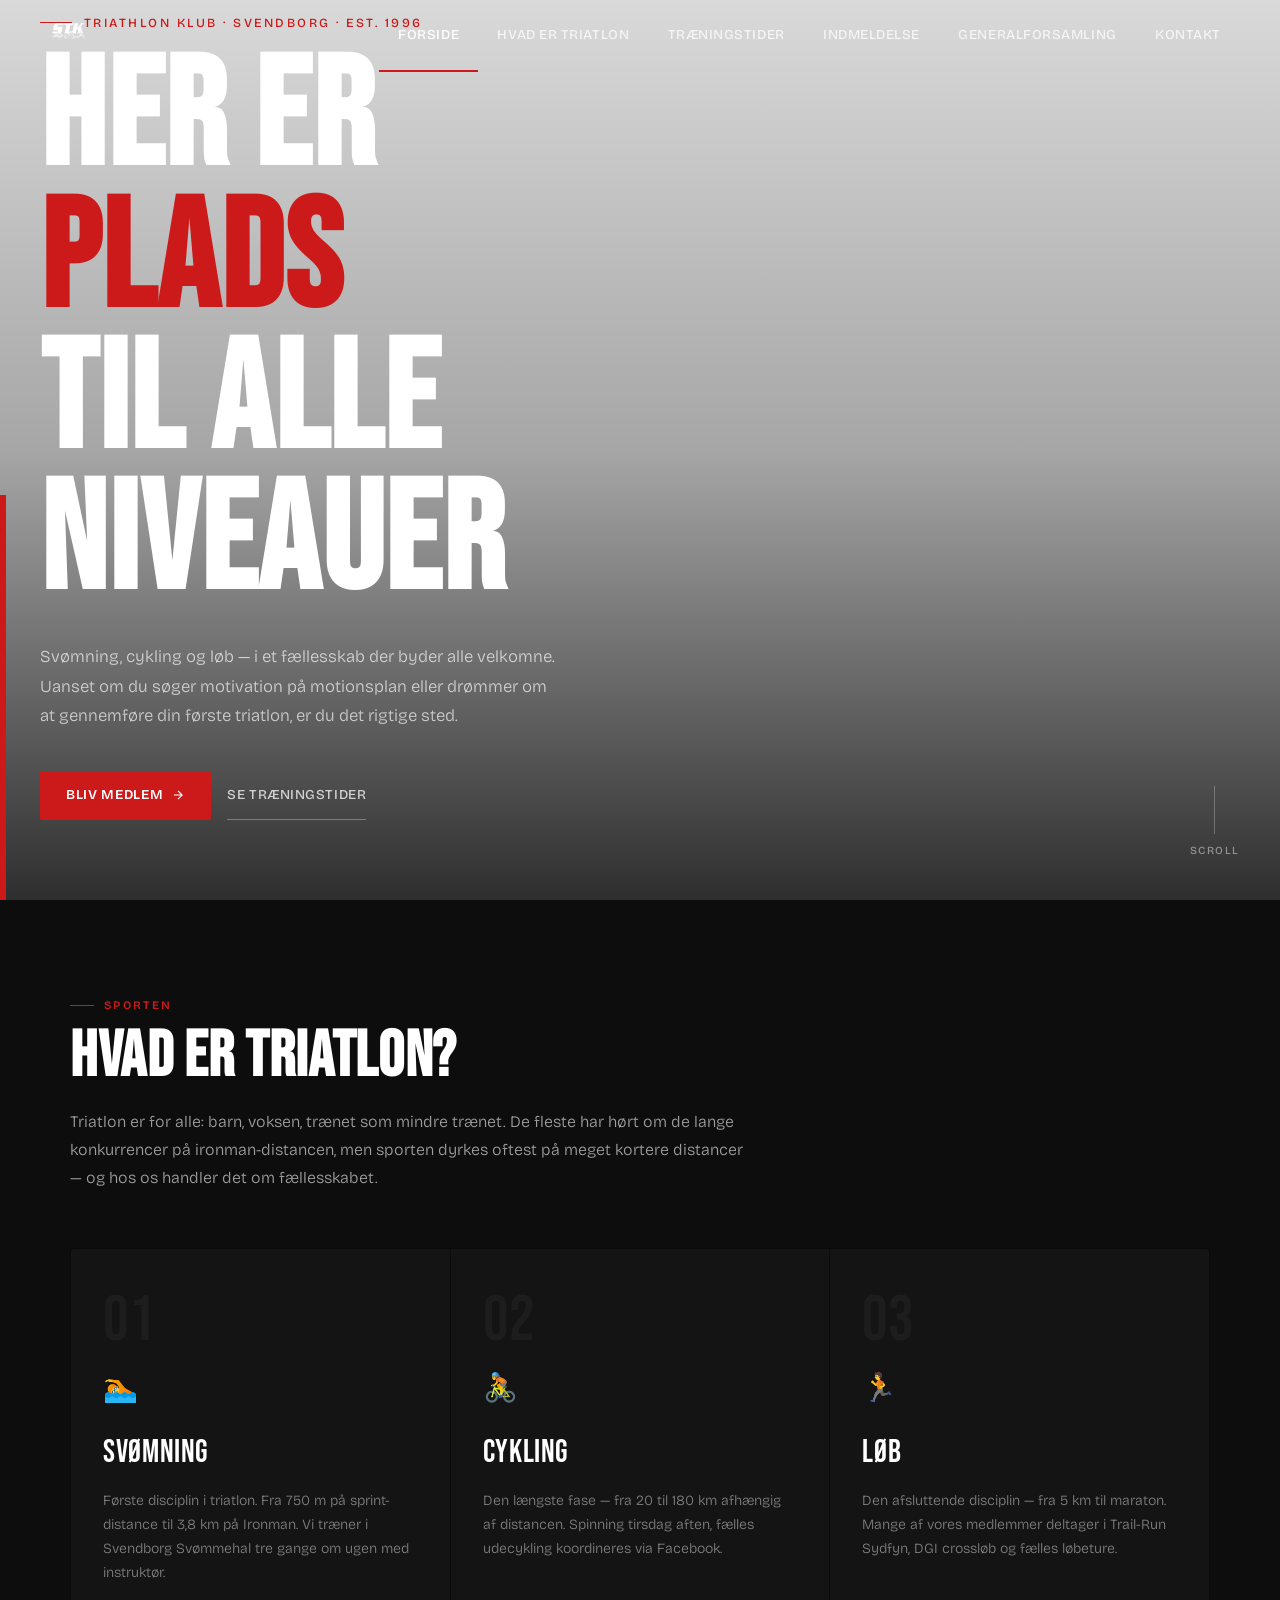
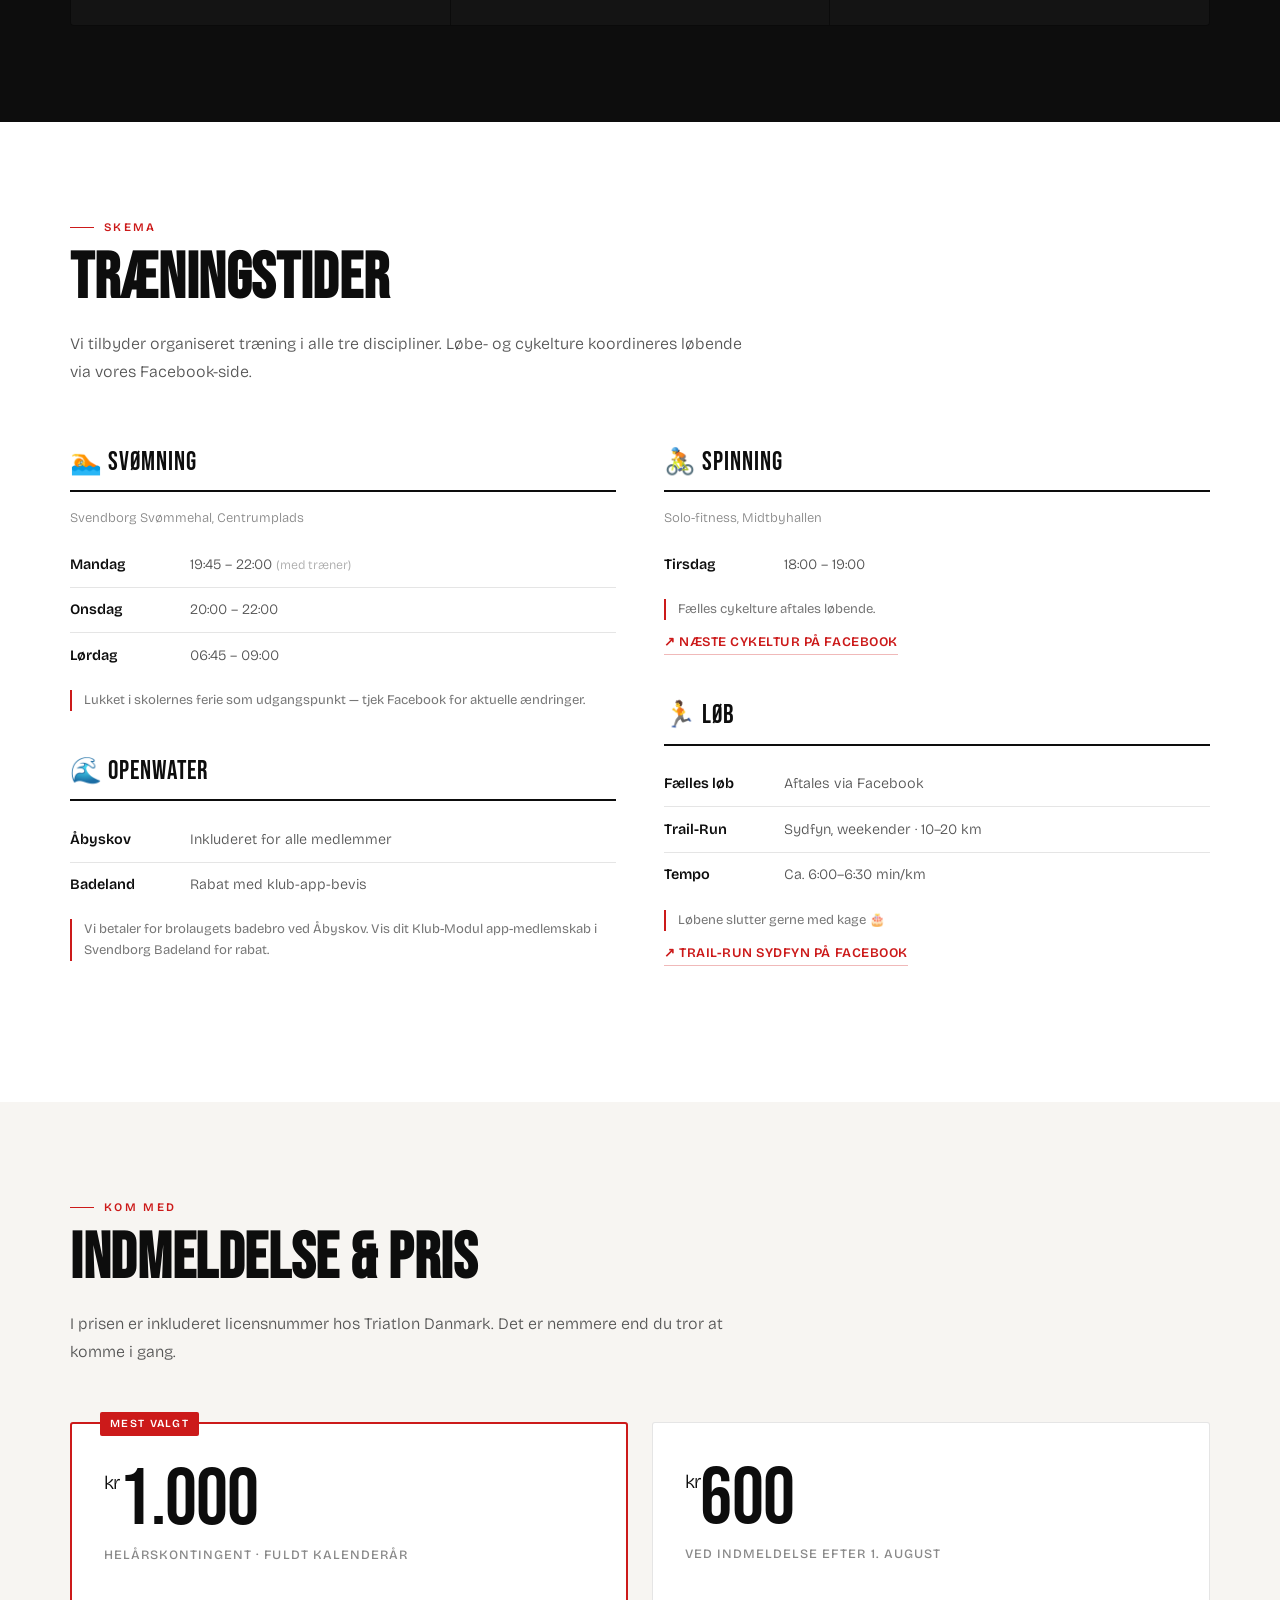
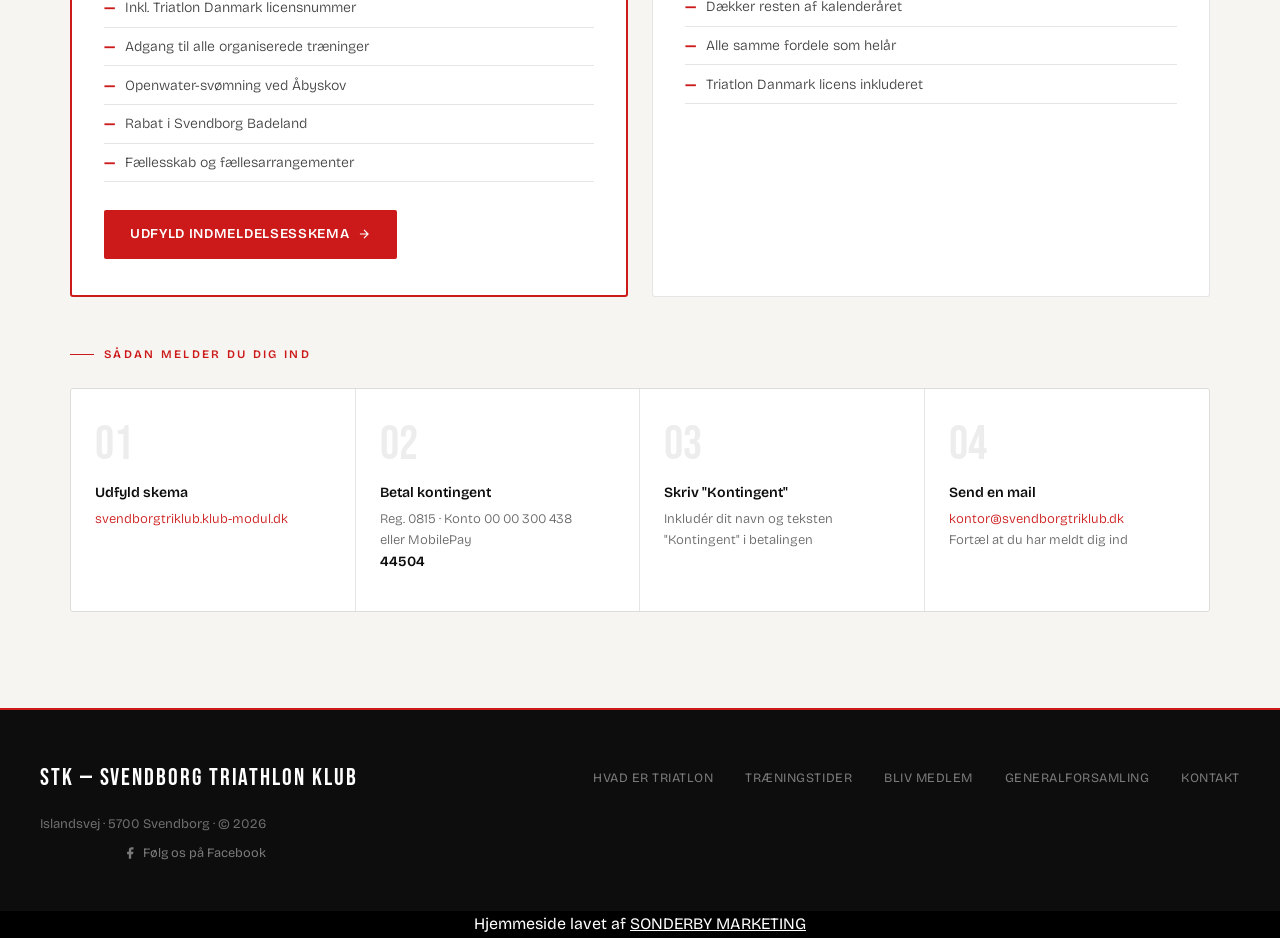
==== commit 38eac620: "Fix HTML and CSS errors" ====
--- a/index.html
+++ b/index.html
@@ -1,366 +1,3 @@
-<<<<<<< HEAD
-<!DOCTYPE html>
-<html lang="da">
-<head>
-  <meta charset="UTF-8" />
-  <meta name="viewport" content="width=device-width, initial-scale=1.0" />
-  <title>Svendborg Triathlon Klub — Her er plads til alle</title>
-  <meta name="description" content="Svendborg Triathlon Klub — svømning, cykling og løb for alle niveauer. Træningstider, priser og indmeldelse." />
-  <link rel="stylesheet" href="style.css" />
-  <link rel="icon" href="img/STK_HVID.png" type="image/x-icon">
-</head>
-<body>
-
-<!-- ── NAV ── -->
-<nav id="navbar">
-  <a href="index.html" class="nav-logo">
-    <img src="img/STK_HVID.png" alt="Svendborg Triathlon Klub" />
-  </a>
-  <ul class="nav-links">
-    <li><a href="#forside" class="active">Forside</a></li>
-    <li><a href="#hvad">Hvad er triatlon</a></li>
-    <li><a href="#traening">Træningstider</a></li>
-    <li><a href="#indmeldelse">Indmeldelse</a></li>
-    <li><a href="https://ny.svendborgtriklub.dk/generalforsamling/">Generalforsamling</a></li>
-    <li><a href="kontakt.html">Kontakt</a></li>
-  </ul>
-</nav>
-
-<!-- ── HERO med video ── -->
-<section class="hero" id="forside">
-  
-  <video class="hero-video" autoplay muted loop playsinline>
-    <source src="video/STK-stock.mp4" type="video/mp4">
-  </video>
-
-  <!-- Fallback baggrund hvis video mangler -->
-  
-
-  <div class="hero-overlay"></div>
-  <div class="hero-accent"></div>
-
-  <div class="scroll-hint">
-    <div class="scroll-line"></div>
-    <span>Scroll</span>
-  </div>
-
-  <div class="hero-content">
-    <div class="hero-eyebrow">Triathlon Klub · Svendborg · Est. 1996</div>
-    <h1>Her er<br /><em>plads</em><br />til alle niveauer</h1>
-    <p class="hero-lead">
-      Svømning, cykling og løb — i et fællesskab der byder alle velkomne.
-      Uanset om du søger motivation på motionsplan eller drømmer om at gennemføre
-      din første triatlon, er du det rigtige sted.
-    </p>
-    <div class="hero-ctas">
-      <a href="#indmeldelse" class="btn-primary">
-        Bliv medlem
-        <svg viewBox="0 0 24 24" fill="none" stroke="currentColor" stroke-width="2"><path d="M5 12h14M12 5l7 7-7 7"/></svg>
-      </a>
-      <a href="#traening" class="btn-ghost">Se træningstider</a>
-    </div>
-  </div>
-</section>
-
-<!-- ── HVAD ER TRIATLON ── -->
-<section class="home-section dark" id="hvad">
-  <div class="home-section-inner">
-
-    <div class="home-section-header reveal">
-      <div class="label">Sporten</div>
-      <h2>Hvad er triatlon?</h2>
-      <p>
-        Triatlon er for alle: barn, voksen, trænet som mindre trænet. De fleste har 
-        hørt om de lange konkurrencer på ironman-distancen, men sporten dyrkes oftest 
-        på meget kortere distancer — og hos os handler det om fællesskabet.
-      </p>
-    </div>
-
-    <div class="disc-grid">
-      <div class="disc-card reveal">
-        <div class="disc-number">01</div>
-        <span class="disc-icon">🏊</span>
-        <div class="disc-name">Svømning</div>
-        <p class="disc-desc">
-          Første disciplin i triatlon. Fra 750 m på sprint-distance til 3,8 km 
-          på Ironman. Vi træner i Svendborg Svømmehal tre gange om ugen med instruktør.
-        </p>
-      </div>
-      <div class="disc-card reveal" style="transition-delay:0.1s">
-        <div class="disc-number">02</div>
-        <span class="disc-icon">🚴</span>
-        <div class="disc-name">Cykling</div>
-        <p class="disc-desc">
-          Den længste fase — fra 20 til 180 km afhængig af distancen. Spinning 
-          tirsdag aften, fælles udecykling koordineres via Facebook.
-        </p>
-      </div>
-      <div class="disc-card reveal" style="transition-delay:0.2s">
-        <div class="disc-number">03</div>
-        <span class="disc-icon">🏃</span>
-        <div class="disc-name">Løb</div>
-        <p class="disc-desc">
-          Den afsluttende disciplin — fra 5 km til maraton. Mange af vores 
-          medlemmer deltager i Trail-Run Sydfyn, DGI crossløb og fælles løbeture.
-        </p>
-      </div>
-    </div>
-
-  </div>
-</section>
-
-<!-- ── TRÆNINGSTIDER ── -->
-<section class="home-section" id="traening">
-  <div class="home-section-inner">
-
-    <div class="home-section-header reveal">
-      <div class="label">Skema</div>
-      <h2>Træningstider</h2>
-      <p>
-        Vi tilbyder organiseret træning i alle tre discipliner.
-        Løbe- og cykelture koordineres løbende via vores Facebook-side.
-      </p>
-    </div>
-
-    <div class="training-cols">
-      <div>
-        <div class="training-block reveal">
-          <div class="training-block-title">🏊 Svømning</div>
-          <p style="font-size:0.82rem;color:#888;margin-bottom:0.75rem;font-weight:300;">
-            Svendborg Svømmehal, Centrumplads
-          </p>
-          <table class="time-table">
-            <tr>
-              <td>Mandag</td>
-              <td>19:45 – 22:00 <span style="font-size:0.78rem;color:#aaa;">(med træner)</span></td>
-            </tr>
-            <tr>
-              <td>Onsdag</td>
-              <td>20:00 – 22:00</td>
-            </tr>
-            <tr>
-              <td>Lørdag</td>
-              <td>06:45 – 09:00</td>
-            </tr>
-          </table>
-          <p class="training-note">
-            Lukket i skolernes ferie som udgangspunkt — tjek Facebook for aktuelle ændringer.
-          </p>
-        </div>
-
-        <div class="training-block reveal" style="transition-delay:0.1s">
-          <div class="training-block-title">🌊 Openwater</div>
-          <table class="time-table">
-            <tr>
-              <td>Åbyskov</td>
-              <td>Inkluderet for alle medlemmer</td>
-            </tr>
-            <tr>
-              <td>Badeland</td>
-              <td>Rabat med klub-app-bevis</td>
-            </tr>
-          </table>
-          <p class="training-note">
-            Vi betaler for brolaugets badebro ved Åbyskov. Vis dit Klub-Modul 
-            app-medlemskab i Svendborg Badeland for rabat.
-          </p>
-        </div>
-      </div>
-
-      <div>
-        <div class="training-block reveal" style="transition-delay:0.05s">
-          <div class="training-block-title">🚴 Spinning</div>
-          <p style="font-size:0.82rem;color:#888;margin-bottom:0.75rem;font-weight:300;">
-            Solo-fitness, Midtbyhallen
-          </p>
-          <table class="time-table">
-            <tr>
-              <td>Tirsdag</td>
-              <td>18:00 – 19:00</td>
-            </tr>
-          </table>
-          <p class="training-note">
-            Fælles cykelture aftales løbende.
-          </p>
-          <a href="https://www.facebook.com/Svendborg-Triatlon-Klub-109375671400093"
-             class="fb-link" target="_blank">
-            ↗ Næste cykeltur på Facebook
-          </a>
-        </div>
-
-        <div class="training-block reveal" style="transition-delay:0.15s">
-          <div class="training-block-title">🏃 Løb</div>
-          <table class="time-table">
-            <tr>
-              <td>Fælles løb</td>
-              <td>Aftales via Facebook</td>
-            </tr>
-            <tr>
-              <td>Trail-Run</td>
-              <td>Sydfyn, weekender · 10–20 km</td>
-            </tr>
-            <tr>
-              <td>Tempo</td>
-              <td>Ca. 6:00–6:30 min/km</td>
-            </tr>
-          </table>
-          <p class="training-note">
-            Løbene slutter gerne med kage 🎂
-          </p>
-          <a href="https://www.facebook.com/groups/1238598819568113/"
-             class="fb-link" target="_blank">
-            ↗ Trail-Run Sydfyn på Facebook
-          </a>
-        </div>
-      </div>
-    </div>
-
-  </div>
-</section>
-
-<!-- ── INDMELDELSE OG PRIS ── -->
-<section class="home-section alt" id="indmeldelse">
-  <div class="home-section-inner">
-
-    <div class="home-section-header reveal">
-      <div class="label">Kom med</div>
-      <h2>Indmeldelse &amp; pris</h2>
-      <p>
-        I prisen er inkluderet licensnummer hos Triatlon Danmark. 
-        Det er nemmere end du tror at komme i gang.
-      </p>
-    </div>
-
-    <div class="membership-grid">
-      <div class="membership-card featured reveal">
-        <div class="membership-price"><sup>kr</sup>1.000</div>
-        <div class="membership-period">Helårskontingent · fuldt kalenderår</div>
-        <ul class="membership-features">
-          <li>Inkl. Triatlon Danmark licensnummer</li>
-          <li>Adgang til alle organiserede træninger</li>
-          <li>Openwater-svømning ved Åbyskov</li>
-          <li>Rabat i Svendborg Badeland</li>
-          <li>Fællesskab og fællesarrangementer</li>
-        </ul>
-        <a href="http://svendborgtriklub.klub-modul.dk/cms/profilemaintenance.aspx"
-           class="btn-primary" target="_blank">
-          Udfyld indmeldelsesskema
-          <svg viewBox="0 0 24 24" fill="none" stroke="currentColor" stroke-width="2"><path d="M5 12h14M12 5l7 7-7 7"/></svg>
-        </a>
-      </div>
-
-      <div class="membership-card reveal" style="transition-delay:0.1s">
-        <div class="membership-price"><sup>kr</sup>600</div>
-        <div class="membership-period">Ved indmeldelse efter 1. august</div>
-        <ul class="membership-features">
-          <li>Dækker resten af kalenderåret</li>
-          <li>Alle samme fordele som helår</li>
-          <li>Triatlon Danmark licens inkluderet</li>
-        </ul>
-      </div>
-    </div>
-
-    <!-- TRIN FOR TRIN -->
-    <div class="reveal" style="transition-delay:0.2s">
-      <div class="label" style="margin-bottom:1.5rem">Sådan melder du dig ind</div>
-      <div class="steps">
-        <div class="step">
-          <div class="step-num">01</div>
-          <strong>Udfyld skema</strong>
-          <p>
-            <a href="http://svendborgtriklub.klub-modul.dk/cms/profilemaintenance.aspx"
-               target="_blank">svendborgtriklub.klub-modul.dk</a>
-          </p>
-        </div>
-        <div class="step">
-          <div class="step-num">02</div>
-          <strong>Betal kontingent</strong>
-          <p>Reg. 0815 · Konto 00 00 300 438<br>eller MobilePay <strong>44504</strong></p>
-        </div>
-        <div class="step">
-          <div class="step-num">03</div>
-          <strong>Skriv "Kontingent"</strong>
-          <p>Inkludér dit navn og teksten "Kontingent" i betalingen</p>
-        </div>
-        <div class="step">
-          <div class="step-num">04</div>
-          <strong>Send en mail</strong>
-          <p>
-            <a href="mailto:kontor@svendborgtriklub.dk">kontor@svendborgtriklub.dk</a>
-            <br>Fortæl at du har meldt dig ind
-          </p>
-        </div>
-      </div>
-    </div>
-
-  </div>
-</section>
-
-<!-- ── FOOTER ── -->
-<footer>
-  <span class="footer-logo">STK — Svendborg Triathlon Klub</span>
-
-  <ul class="footer-links">
-    <li><a href="#hvad">Hvad er triatlon</a></li>
-    <li><a href="#traening">Træningstider</a></li>
-    <li><a href="#indmeldelse">Bliv medlem</a></li>
-    <li><a href="https://ny.svendborgtriklub.dk/generalforsamling/">Generalforsamling</a></li>
-    <li><a href="kontakt.html">Kontakt</a></li>
-  </ul>
-
-  <div class="footer-meta">
-    <p>Islandsvej · 5700 Svendborg · © 2026</p>
-    <a href="https://www.facebook.com/Svendborg-Triatlon-Klub-109375671400093"
-       target="_blank" class="footer-fb">
-      <svg width="14" height="14" viewBox="0 0 24 24" fill="currentColor">
-        <path d="M18 2h-3a5 5 0 00-5 5v3H7v4h3v8h4v-8h3l1-4h-4V7a1 1 0 011-1h3z"/>
-      </svg>
-      Følg os på Facebook
-    </a>
-  </div>
-
-  
-</footer>
-
-<div class="sonderbymarketing">
-<span class="sonderbymarketing-span">Hjemmeside lavet af <a href="https://www.sonderbymarketing.dk">SONDERBY MARKETING</a></span> 
-</div>
-
-<!-- ── JAVASCRIPT ── -->
-<script>
-  // Nav: scroll-klasse
-  const nav = document.getElementById('navbar');
-  window.addEventListener('scroll', () => {
-    nav.classList.toggle('scrolled', window.scrollY > 60);
-  }, { passive: true });
-
-  // Reveal on scroll
-  const reveals = document.querySelectorAll('.reveal');
-  const observer = new IntersectionObserver((entries) => {
-    entries.forEach(e => {
-      if (e.isIntersecting) {
-        e.target.classList.add('visible');
-        observer.unobserve(e.target);
-      }
-    });
-  }, { threshold: 0.12 });
-
-  reveals.forEach(el => observer.observe(el));
-
-  // Smooth scroll for interne anker-links
-  document.querySelectorAll('a[href^="#"]').forEach(link => {
-    link.addEventListener('click', e => {
-      const target = document.querySelector(link.getAttribute('href'));
-      if (target) {
-        e.preventDefault();
-        target.scrollIntoView({ behavior: 'smooth', block: 'start' });
-      }
-    });
-  });
-</script>
-
-</body>
-=======
 <!DOCTYPE html>
 <html lang="da">
 <head>
@@ -722,5 +359,3 @@
 </script>
 
 </body>
->>>>>>> 8421e81 (Initial upload)
-</html>
--- a/style.css
+++ b/style.css
@@ -1,710 +1,4 @@
-<<<<<<< HEAD
-/* ============================================================
-   SVENDBORG TRIATHLON KLUB — style.css
-   Farver: rød · hvid · sort
-   Font: Bebas Neue (display) + Bricolage Grotesque (body)
-   ============================================================ */
-
-@import url('https://fonts.googleapis.com/css2?family=Bebas+Neue&family=Bricolage+Grotesque:wght@300;400;500;600&display=swap');
-
-/* ── RESET & ROOT ── */
-*, *::before, *::after { box-sizing: border-box; margin: 0; padding: 0; }
-
-:root {
-  --red:        #cc1a1a;
-  --red-dark:   #a01212;
-  --black:      #0d0d0d;
-  --white:      #ffffff;
-  --off-white:  #f7f5f2;
-  --grey:       #8a8a8a;
-  --border:     rgba(255,255,255,0.12);
-  --border-dark:rgba(0,0,0,0.1);
-
-  --font-display: 'Bebas Neue', sans-serif;
-  --font-body:    'Bricolage Grotesque', sans-serif;
-}
-
-html { scroll-behavior: smooth; }
-
-body {
-  font-family: var(--font-body);
-  background: var(--white);
-  color: var(--black);
-  font-size: 16px;
-  line-height: 1.65;
-  overflow-x: hidden;
-}
-
-/* ── NAV ── */
-#navbar {
-  position: fixed;
-  top: 0; left: 0; right: 0;
-  z-index: 100;
-  display: flex;
-  align-items: center;
-  justify-content: space-between;
-  padding: 0 2.5rem;
-  height: 72px;
-  transition: background 0.35s, box-shadow 0.35s;
-}
-
-#navbar.scrolled {
-  background: var(--black);
-  box-shadow: 0 2px 20px rgba(0,0,0,0.4);
-}
-
-.nav-logo img {
-  height: 56px;
-  max-height: 100%;
-  padding: 10px;
-}
-
-.nav-links {
-  display: flex;
-  list-style: none;
-  gap: 0;
-}
-
-.nav-links a {
-  color: rgba(255,255,255,0.75);
-  text-decoration: none;
-  font-size: 0.85rem;
-  font-weight: 500;
-  letter-spacing: 0.04em;
-  text-transform: uppercase;
-  padding: 0 1.2rem;
-  height: 72px;
-  display: flex;
-  align-items: center;
-  border-bottom: 2px solid transparent;
-  transition: color 0.2s, border-color 0.2s;
-}
-
-.nav-links a:hover,
-.nav-links a.active {
-  color: var(--white);
-  border-bottom-color: var(--red);
-}
-
-/* ── HERO ── */
-.hero {
-  position: relative;
-  min-height: 100vh;
-  display: flex;
-  align-items: flex-end;
-  overflow: hidden;
-}
-
-.hero-video {
-  position: absolute;
-  inset: 0;
-  width: 100%;
-  height: 100%;
-  object-fit: cover;
-  object-position: center;
-}
-
-/* Fallback baggrund hvis video ikke er tilgængelig */
-.hero-fallback {
-  position: absolute;
-  inset: 0;
-  background: linear-gradient(160deg, #1a1a1a 0%, #0d0d0d 60%, #1c0505 100%);
-}
-
-.hero-overlay {
-  position: absolute;
-  inset: 0;
-  background: linear-gradient(
-    to top,
-    rgba(0,0,0,0.82) 0%,
-    rgba(0,0,0,0.35) 50%,
-    rgba(0,0,0,0.15) 100%
-  );
-}
-
-/* Rød diagonal accent */
-.hero-accent {
-  position: absolute;
-  bottom: 0; left: 0;
-  width: 6px;
-  height: 45%;
-  background: var(--red);
-}
-
-.scroll-hint {
-  position: absolute;
-  bottom: 2.5rem;
-  right: 2.5rem;
-  display: flex;
-  flex-direction: column;
-  align-items: center;
-  gap: 8px;
-  color: rgba(255,255,255,0.45);
-  font-size: 0.68rem;
-  font-weight: 500;
-  letter-spacing: 0.14em;
-  text-transform: uppercase;
-  z-index: 2;
-}
-
-.scroll-line {
-  width: 1px;
-  height: 48px;
-  background: rgba(255,255,255,0.25);
-  position: relative;
-  overflow: hidden;
-}
-
-.scroll-line::after {
-  content: '';
-  position: absolute;
-  top: -100%;
-  left: 0;
-  width: 100%;
-  height: 100%;
-  background: var(--red);
-  animation: scrollLine 2s ease-in-out infinite;
-}
-
-@keyframes scrollLine {
-  0%   { top: -100%; }
-  100% { top: 100%; }
-}
-
-.hero-content {
-  position: relative;
-  z-index: 2;
-  padding: 0 2.5rem 5rem;
-  max-width: 900px;
-}
-
-.hero-eyebrow {
-  font-size: 0.78rem;
-  font-weight: 500;
-  letter-spacing: 0.2em;
-  text-transform: uppercase;
-  color: var(--red);
-  margin-bottom: 1rem;
-  display: flex;
-  align-items: center;
-  gap: 12px;
-}
-
-.hero-eyebrow::before {
-  content: '';
-  display: inline-block;
-  width: 32px;
-  height: 1px;
-  background: var(--red);
-}
-
-.hero h1 {
-  font-family: var(--font-display);
-  font-size: clamp(5rem, 12vw, 11rem);
-  line-height: 0.92;
-  color: var(--white);
-  letter-spacing: 0.01em;
-  margin-bottom: 1.75rem;
-}
-
-.hero h1 em {
-  font-style: normal;
-  color: var(--red);
-}
-
-.hero-lead {
-  font-size: 1.05rem;
-  color: rgba(255,255,255,0.68);
-  max-width: 520px;
-  line-height: 1.75;
-  margin-bottom: 2.5rem;
-  font-weight: 300;
-}
-
-.hero-ctas {
-  display: flex;
-  gap: 1rem;
-  flex-wrap: wrap;
-  align-items: center;
-}
-
-/* ── BUTTONS ── */
-.btn-primary {
-  display: inline-flex;
-  align-items: center;
-  gap: 8px;
-  background: var(--red);
-  color: var(--white);
-  font-family: var(--font-body);
-  font-size: 0.85rem;
-  font-weight: 600;
-  letter-spacing: 0.05em;
-  text-transform: uppercase;
-  text-decoration: none;
-  padding: 13px 26px;
-  border-radius: 2px;
-  transition: background 0.2s, transform 0.15s;
-}
-
-.btn-primary:hover { background: var(--red-dark); transform: translateY(-1px); }
-.btn-primary svg { width: 14px; height: 14px; }
-
-.btn-ghost {
-  display: inline-flex;
-  align-items: center;
-  gap: 8px;
-  color: rgba(255,255,255,0.75);
-  font-family: var(--font-body);
-  font-size: 0.85rem;
-  font-weight: 500;
-  letter-spacing: 0.04em;
-  text-transform: uppercase;
-  text-decoration: none;
-  padding: 13px 0;
-  border-bottom: 1px solid rgba(255,255,255,0.3);
-  transition: color 0.2s, border-color 0.2s;
-}
-
-.btn-ghost:hover { color: var(--white); border-color: var(--white); }
-
-/* ── REVEAL ANIMATION ── */
-.reveal {
-  opacity: 0;
-  transform: translateY(28px);
-  transition: opacity 0.65s ease, transform 0.65s ease;
-}
-
-.reveal.visible {
-  opacity: 1;
-  transform: none;
-}
-
-/* ── SECTION WRAPPER ── */
-.home-section {
-  padding: 6rem 2.5rem;
-  background: var(--white);
-}
-
-.home-section.alt {
-  background: var(--off-white);
-}
-
-.home-section.dark {
-  background: var(--black);
-}
-
-.home-section-inner {
-  max-width: 1140px;
-  margin: 0 auto;
-}
-
-/* ── SECTION HEADER ── */
-.home-section-header {
-  max-width: 680px;
-  margin-bottom: 3.5rem;
-}
-
-.label {
-  font-size: 0.72rem;
-  font-weight: 600;
-  letter-spacing: 0.2em;
-  text-transform: uppercase;
-  color: var(--red);
-  margin-bottom: 0.75rem;
-  display: flex;
-  align-items: center;
-  gap: 10px;
-}
-
-.label::before {
-  content: '';
-  display: inline-block;
-  width: 24px;
-  height: 1px;
-  background: var(--red);
-}
-
-.home-section-header h2 {
-  font-family: var(--font-display);
-  font-size: clamp(2.5rem, 5vw, 4.5rem);
-  line-height: 0.95;
-  letter-spacing: 0.01em;
-  color: var(--black);
-  margin-bottom: 1.25rem;
-}
-
-.dark .home-section-header h2 { color: var(--white); }
-
-.home-section-header p {
-  font-size: 1rem;
-  color: #555;
-  font-weight: 300;
-  line-height: 1.75;
-}
-
-.dark .home-section-header p { color: rgba(255,255,255,0.6); }
-
-/* ── DISCIPLINE GRID (3 kort) ── */
-.disc-grid {
-  display: grid;
-  grid-template-columns: repeat(3, 1fr);
-  gap: 1px;
-  background: var(--border-dark);
-  border: 1px solid var(--border-dark);
-  border-radius: 4px;
-  overflow: hidden;
-  margin-top: 3rem;
-}
-
-.disc-card {
-  background: var(--white);
-  padding: 2.5rem 2rem;
-  transition: background 0.25s;
-  cursor: default;
-}
-
-.disc-card:hover { background: #fafafa; }
-
-.disc-number {
-  font-family: var(--font-display);
-  font-size: 4rem;
-  line-height: 1;
-  color: rgba(0,0,0,0.06);
-  margin-bottom: 0.75rem;
-  transition: color 0.25s;
-}
-
-.disc-card:hover .disc-number { color: rgba(204,26,26,0.12); }
-
-.disc-icon {
-  font-size: 1.75rem;
-  margin-bottom: 1rem;
-  display: block;
-}
-
-.disc-name {
-  font-family: var(--font-display);
-  font-size: 2rem;
-  letter-spacing: 0.02em;
-  color: var(--black);
-  margin-bottom: 0.6rem;
-}
-
-.disc-desc {
-  font-size: 0.88rem;
-  color: #666;
-  line-height: 1.7;
-  font-weight: 300;
-}
-
-/* ── TRÆNINGSTIDER TABLE SECTION ── */
-.training-cols {
-  display: grid;
-  grid-template-columns: 1fr 1fr;
-  gap: 3rem;
-}
-
-.training-block {
-  margin-bottom: 2.5rem;
-}
-
-.training-block-title {
-  font-family: var(--font-display);
-  font-size: 1.6rem;
-  letter-spacing: 0.04em;
-  color: var(--black);
-  border-bottom: 2px solid var(--black);
-  padding-bottom: 0.4rem;
-  margin-bottom: 1rem;
-  display: flex;
-  align-items: center;
-  gap: 0.6rem;
-}
-
-.time-table {
-  width: 100%;
-  border-collapse: collapse;
-  font-size: 0.9rem;
-}
-
-.time-table tr {
-  border-bottom: 1px solid var(--border-dark);
-}
-
-.time-table tr:last-child { border-bottom: none; }
-
-.time-table td {
-  padding: 0.65rem 0;
-  vertical-align: top;
-}
-
-.time-table td:first-child {
-  font-weight: 600;
-  width: 120px;
-  color: var(--black);
-}
-
-.time-table td:last-child {
-  color: #555;
-  font-weight: 300;
-}
-
-.training-note {
-  font-size: 0.82rem;
-  color: #777;
-  margin-top: 0.75rem;
-  padding-left: 0.75rem;
-  border-left: 2px solid var(--red);
-  line-height: 1.6;
-}
-
-.fb-link {
-  display: inline-flex;
-  align-items: center;
-  gap: 6px;
-  color: var(--red);
-  font-size: 0.82rem;
-  font-weight: 600;
-  text-decoration: none;
-  letter-spacing: 0.04em;
-  text-transform: uppercase;
-  margin-top: 0.75rem;
-  border-bottom: 1px solid rgba(204,26,26,0.3);
-  padding-bottom: 1px;
-  transition: border-color 0.2s;
-}
-
-.fb-link:hover { border-color: var(--red); }
-
-/* ── MEMBERSHIP SECTION ── */
-.membership-grid {
-  display: grid;
-  grid-template-columns: 1fr 1fr;
-  gap: 1.5rem;
-  margin-bottom: 3rem;
-}
-
-.membership-card {
-  border: 1px solid var(--border-dark);
-  padding: 2.25rem 2rem;
-  border-radius: 3px;
-  position: relative;
-  background: var(--white);
-}
-
-.membership-card.featured {
-  border-color: var(--red);
-  border-width: 2px;
-}
-
-.membership-card.featured::before {
-  content: 'Mest valgt';
-  position: absolute;
-  top: -12px; left: 1.75rem;
-  background: var(--red);
-  color: white;
-  font-size: 0.68rem;
-  font-weight: 600;
-  letter-spacing: 0.12em;
-  text-transform: uppercase;
-  padding: 3px 10px;
-  border-radius: 2px;
-}
-
-.membership-price {
-  font-family: var(--font-display);
-  font-size: 5rem;
-  line-height: 1;
-  color: var(--black);
-  letter-spacing: -0.01em;
-}
-
-.membership-price sup {
-  font-family: var(--font-body);
-  font-size: 1.2rem;
-  font-weight: 300;
-  vertical-align: top;
-  margin-top: 0.8rem;
-  display: inline-block;
-}
-
-.membership-period {
-  font-size: 0.8rem;
-  color: var(--grey);
-  text-transform: uppercase;
-  letter-spacing: 0.08em;
-  font-weight: 500;
-  margin-top: 0.25rem;
-  margin-bottom: 1.5rem;
-}
-
-.membership-features {
-  list-style: none;
-  margin-bottom: 1.75rem;
-}
-
-.membership-features li {
-  font-size: 0.88rem;
-  color: #444;
-  padding: 0.45rem 0;
-  border-bottom: 1px solid var(--border-dark);
-  display: flex;
-  gap: 0.6rem;
-  align-items: flex-start;
-  font-weight: 300;
-}
-
-.membership-features li::before {
-  content: '—';
-  color: var(--red);
-  font-weight: 700;
-  flex-shrink: 0;
-}
-
-/* Trin-for-trin */
-.steps {
-  display: grid;
-  grid-template-columns: repeat(4, 1fr);
-  gap: 0;
-  border: 1px solid var(--border-dark);
-  border-radius: 3px;
-  overflow: hidden;
-}
-
-.step {
-  padding: 2rem 1.5rem;
-  border-right: 1px solid var(--border-dark);
-  background: var(--white);
-  transition: background 0.2s;
-}
-
-.step:last-child { border-right: none; }
-.step:hover { background: #fafafa; }
-
-.step-num {
-  font-family: var(--font-display);
-  font-size: 3rem;
-  line-height: 1;
-  color: rgba(0,0,0,0.07);
-  margin-bottom: 0.75rem;
-}
-
-.step strong {
-  display: block;
-  font-size: 0.88rem;
-  font-weight: 600;
-  color: var(--black);
-  margin-bottom: 0.35rem;
-}
-
-.step p {
-  font-size: 0.82rem;
-  color: #666;
-  line-height: 1.6;
-  font-weight: 300;
-}
-
-.step a { color: var(--red); text-decoration: none; }
-.step a:hover { text-decoration: underline; }
-
-/* ── DARK SECTION (hvad er triatlon) ── */
-.dark .label { color: var(--red); }
-.dark .label::before { background: var(--red); }
-.dark .disc-card { background: #141414; }
-.dark .disc-card:hover { background: #1a1a1a; }
-.dark .disc-name { color: var(--white); }
-.dark .disc-desc { color: rgba(255,255,255,0.45); }
-.dark .disc-number { color: rgba(255,255,255,0.04); }
-
-/* ── FOOTER ── */
-footer {
-  background: var(--black);
-  color: rgba(255,255,255,0.4);
-  padding: 3rem 2.5rem;
-  display: flex;
-  align-items: center;
-  justify-content: space-between;
-  flex-wrap: wrap;
-  gap: 1rem;
-  font-size: 0.82rem;
-  border-top: 2px solid var(--red);
-}
-
-.footer-logo {
-  font-family: var(--font-display);
-  font-size: 1.5rem;
-  letter-spacing: 0.08em;
-  color: var(--white);
-  text-decoration: none;
-}
-
-.footer-links {
-  display: flex;
-  gap: 2rem;
-  list-style: none;
-}
-
-.footer-links a {
-  color: rgba(255,255,255,0.45);
-  text-decoration: none;
-  font-size: 0.8rem;
-  letter-spacing: 0.04em;
-  text-transform: uppercase;
-  transition: color 0.2s;
-}
-
-.footer-links a:hover { color: var(--white); }
-
-.footer-meta {
-  display: flex;
-  flex-direction: column;
-  align-items: flex-end;
-  gap: 0.4rem;
-}
-
-.footer-fb {
-  display: inline-flex;
-  align-items: center;
-  gap: 6px;
-  color: rgba(255,255,255,0.45);
-  text-decoration: none;
-  font-size: 0.8rem;
-  transition: color 0.2s;
-}
-
-.footer-fb:hover { color: white; }
-
-.sonderbymarketing-span {
-  text-align: center;
-color: white;
-}
-
-.sonderbymarketing {
-  text-align: center;
-  background: #000000;
-}
-
-.sonderbymarketing a {
-color: white;
-}
-/* ── RESPONSIVE ── */
-@media (max-width: 900px) {
-  .disc-grid { grid-template-columns: 1fr; }
-  .training-cols { grid-template-columns: 1fr; gap: 1.5rem; }
-  .membership-grid { grid-template-columns: 1fr; }
-  .steps { grid-template-columns: 1fr 1fr; }
-  .step { border-bottom: 1px solid var(--border-dark); }
-
-  footer { flex-direction: column; align-items: flex-start; }
-  .footer-meta { align-items: flex-start; }
-}
-
-@media (max-width: 600px) {
-  .nav-links { display: none; }
-  .hero h1 { font-size: 5rem; }
-  .home-section { padding: 4rem 1.25rem; }
-  .steps { grid-template-columns: 1fr; }
-=======
+
 /* ============================================================
    SVENDBORG TRIATHLON KLUB — style.css
    Farver: rød · hvid · sort
@@ -1410,5 +704,4 @@
   .hero h1 { font-size: 5rem; }
   .home-section { padding: 4rem 1.25rem; }
   .steps { grid-template-columns: 1fr; }
->>>>>>> 8421e81 (Initial upload)
 }
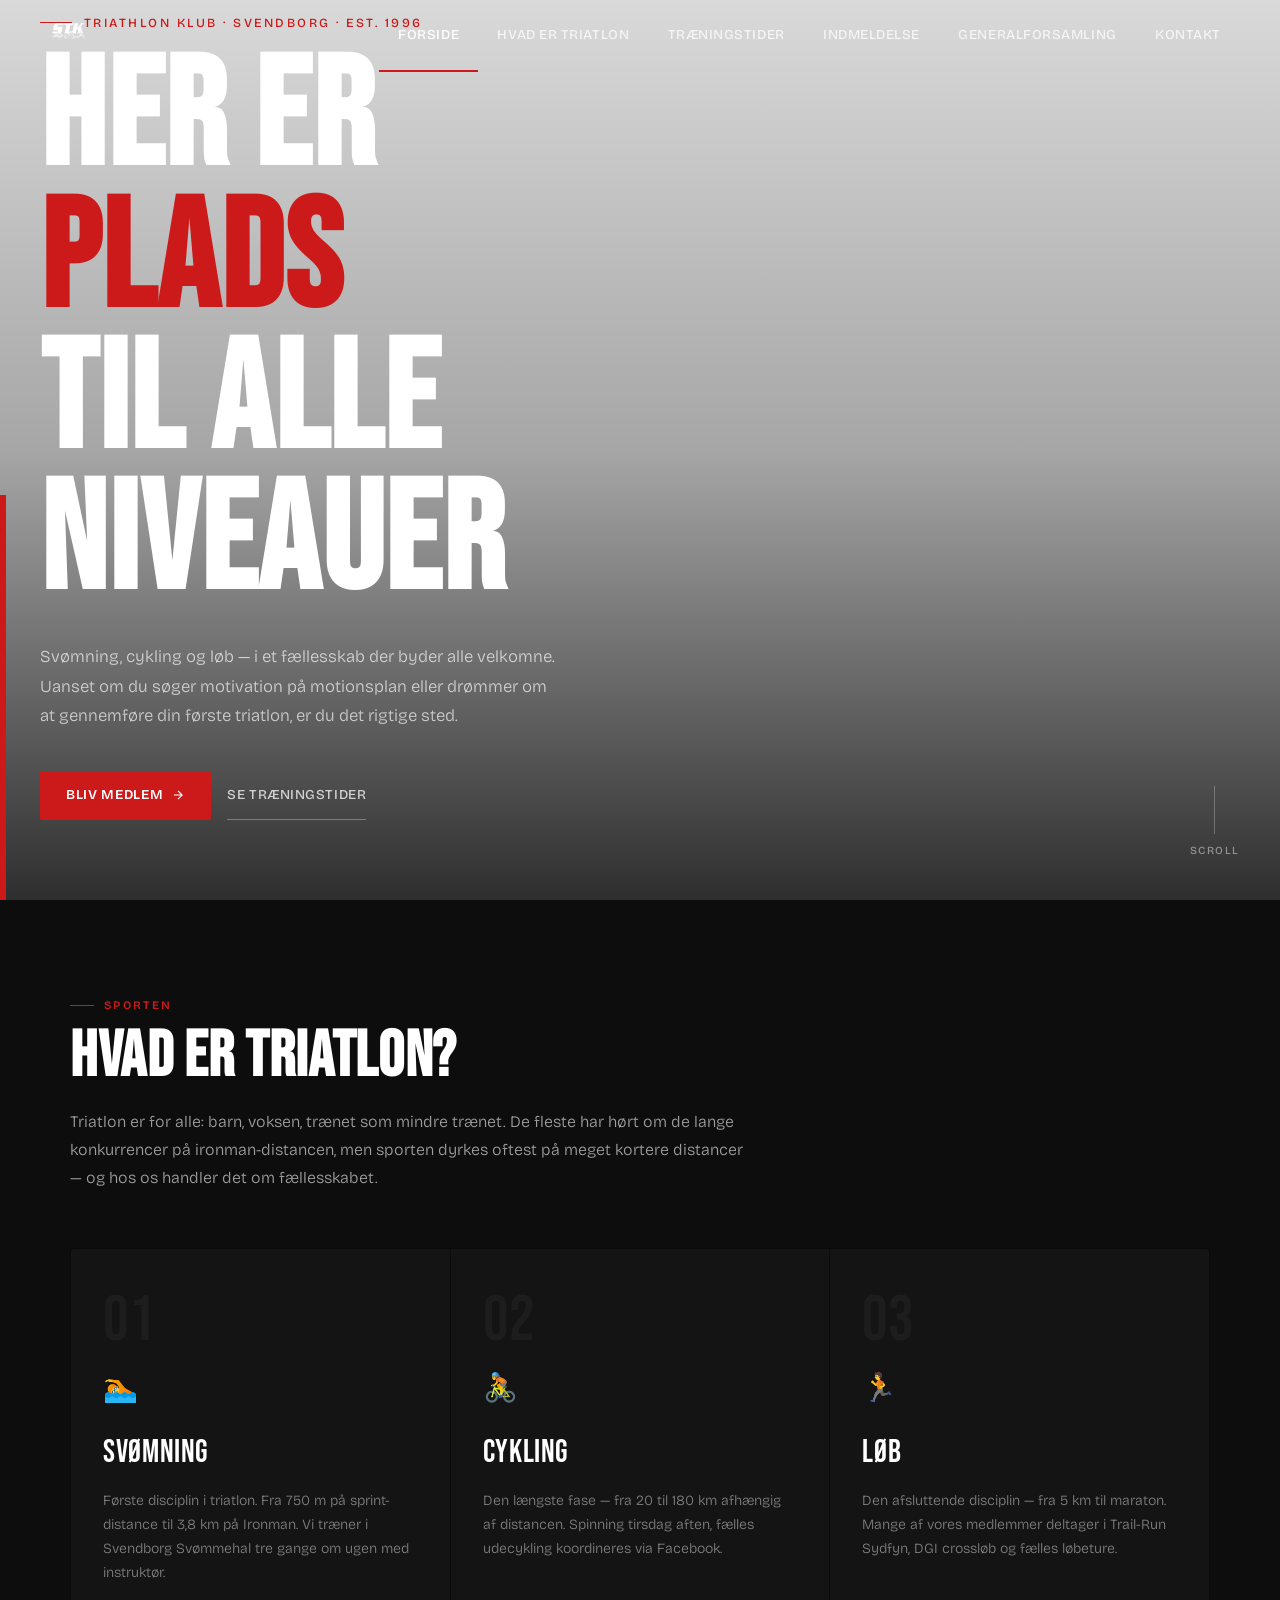
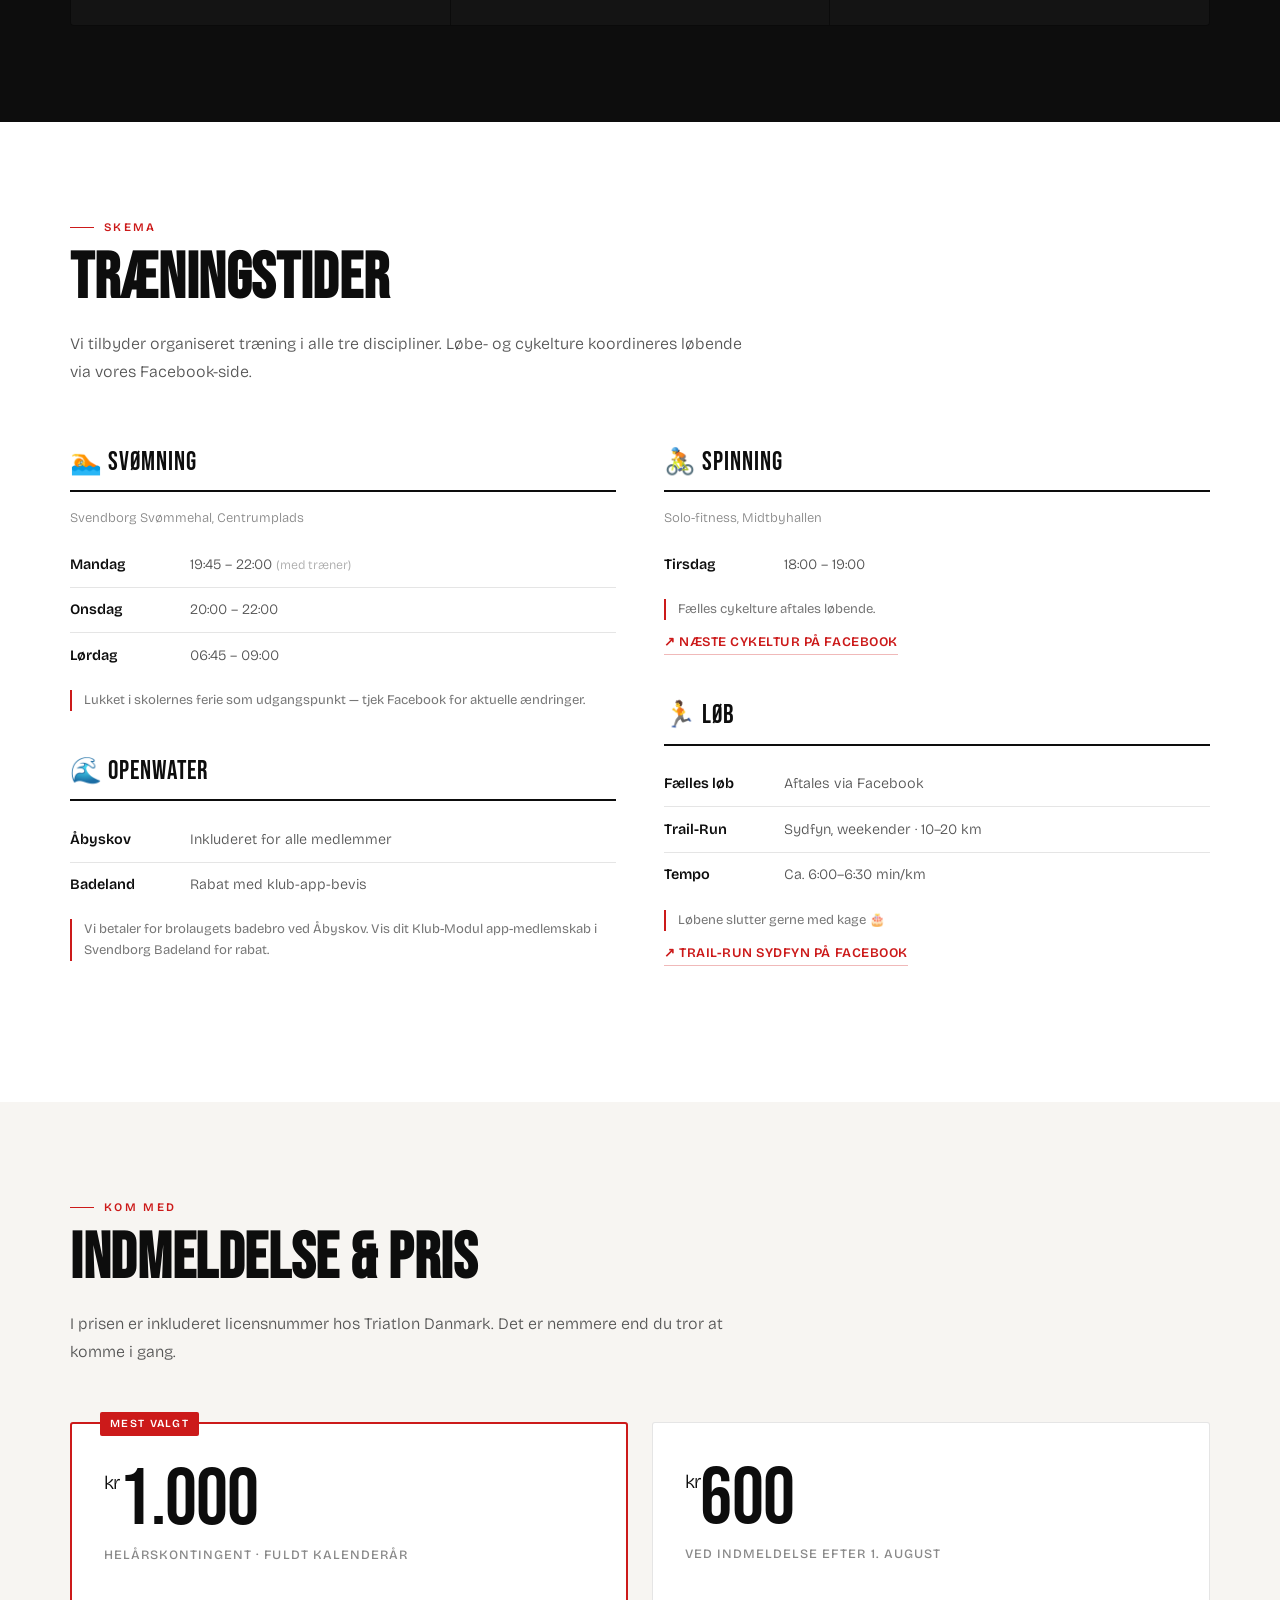
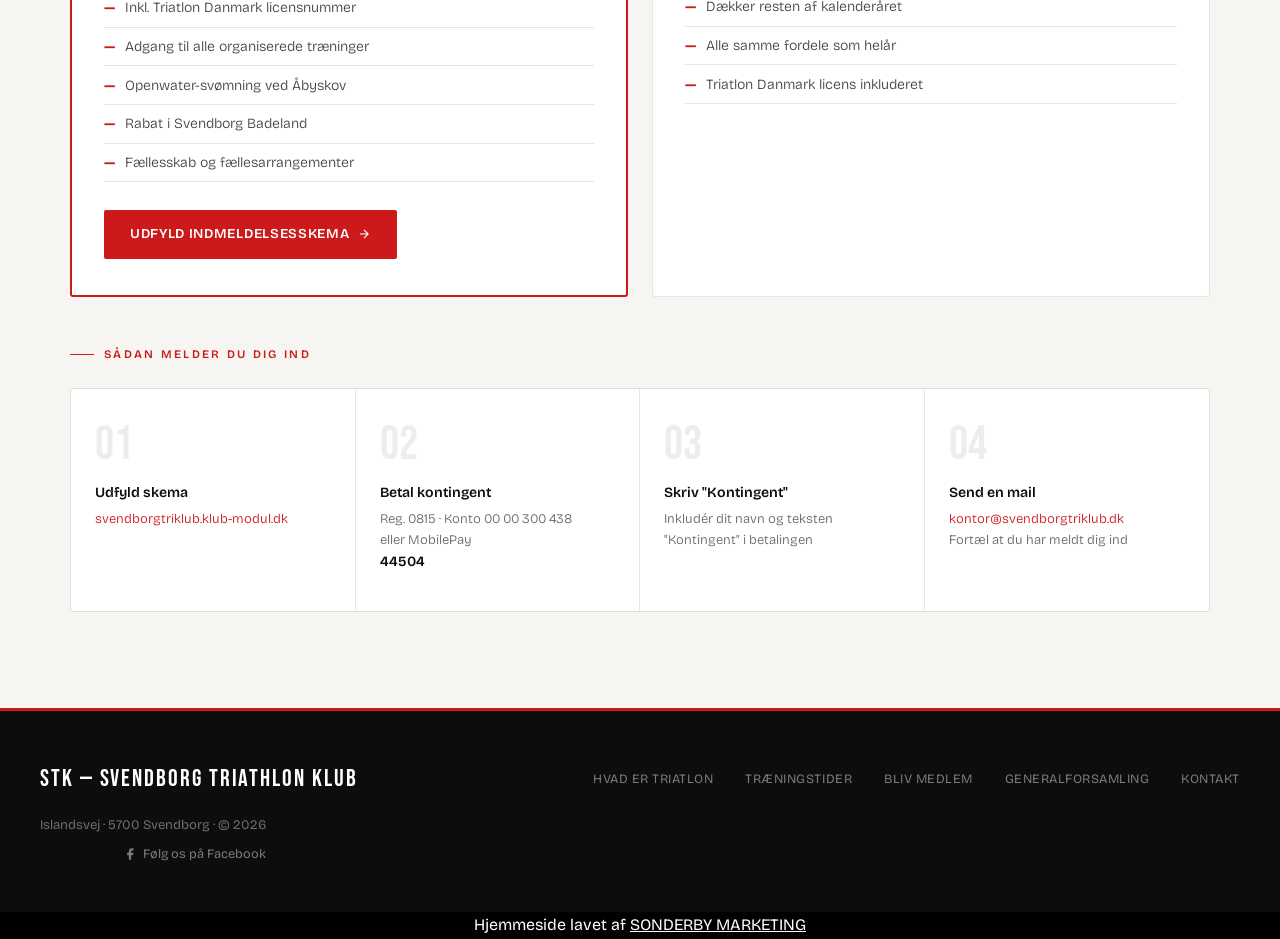
==== commit 642d85ef: "gsc" ====
--- a/index.html
+++ b/index.html
@@ -7,6 +7,9 @@
   <meta name="description" content="Svendborg Triathlon Klub — svømning, cykling og løb for alle niveauer. Træningstider, priser og indmeldelse." />
   <link rel="stylesheet" href="style.css" />
   <link rel="icon" href="img/STK_HVID.png" type="image/x-icon">
+
+<meta name="google-site-verification" content="25vLPwjPUGXdCGcECIOqQEANQo8QGGjB8wwgpzvGUwE" />
+
 </head>
 <body>
 
--- a/style.css
+++ b/style.css
@@ -627,7 +627,7 @@
   flex-wrap: wrap;
   gap: 1rem;
   font-size: 0.82rem;
-  border-top: 2px solid var(--red);
+  border-top: 3px solid var(--red);
 }
 
 .footer-logo {
@@ -704,4 +704,4 @@
   .hero h1 { font-size: 5rem; }
   .home-section { padding: 4rem 1.25rem; }
   .steps { grid-template-columns: 1fr; }
-}+}
